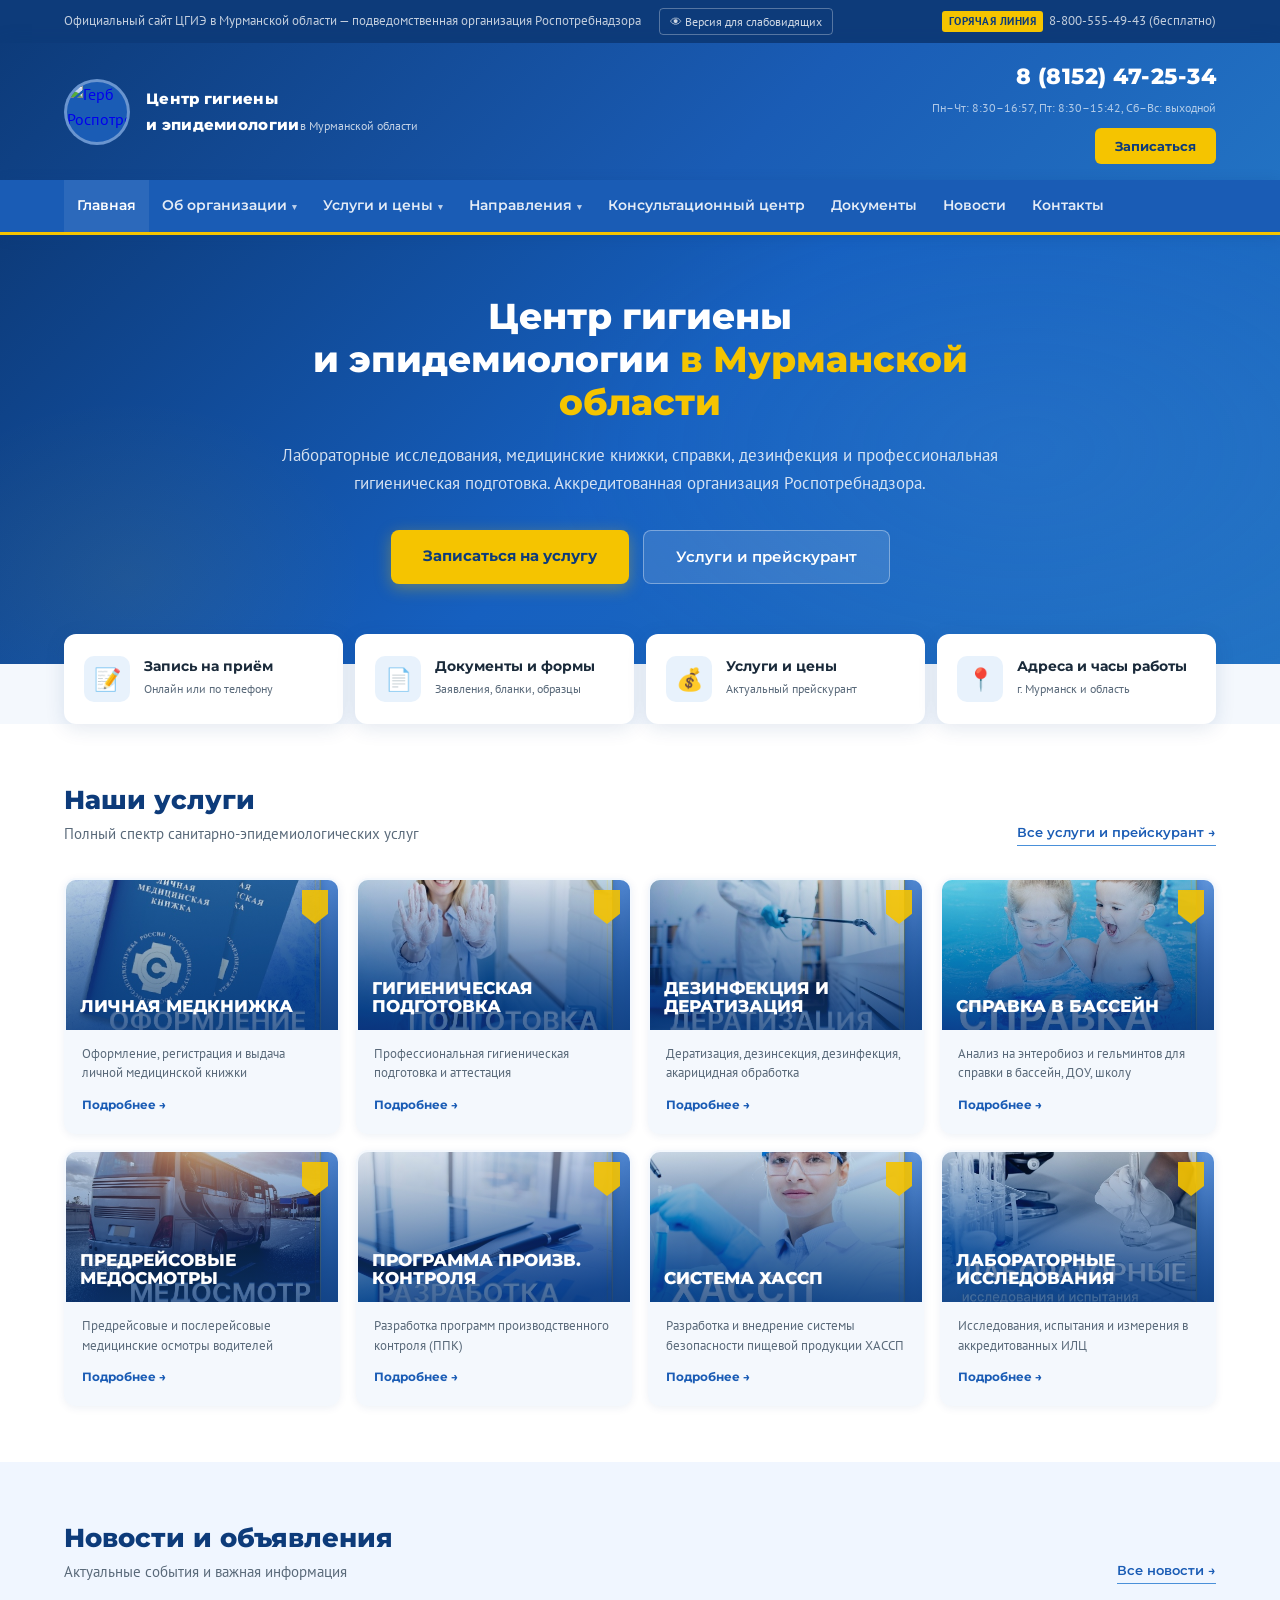
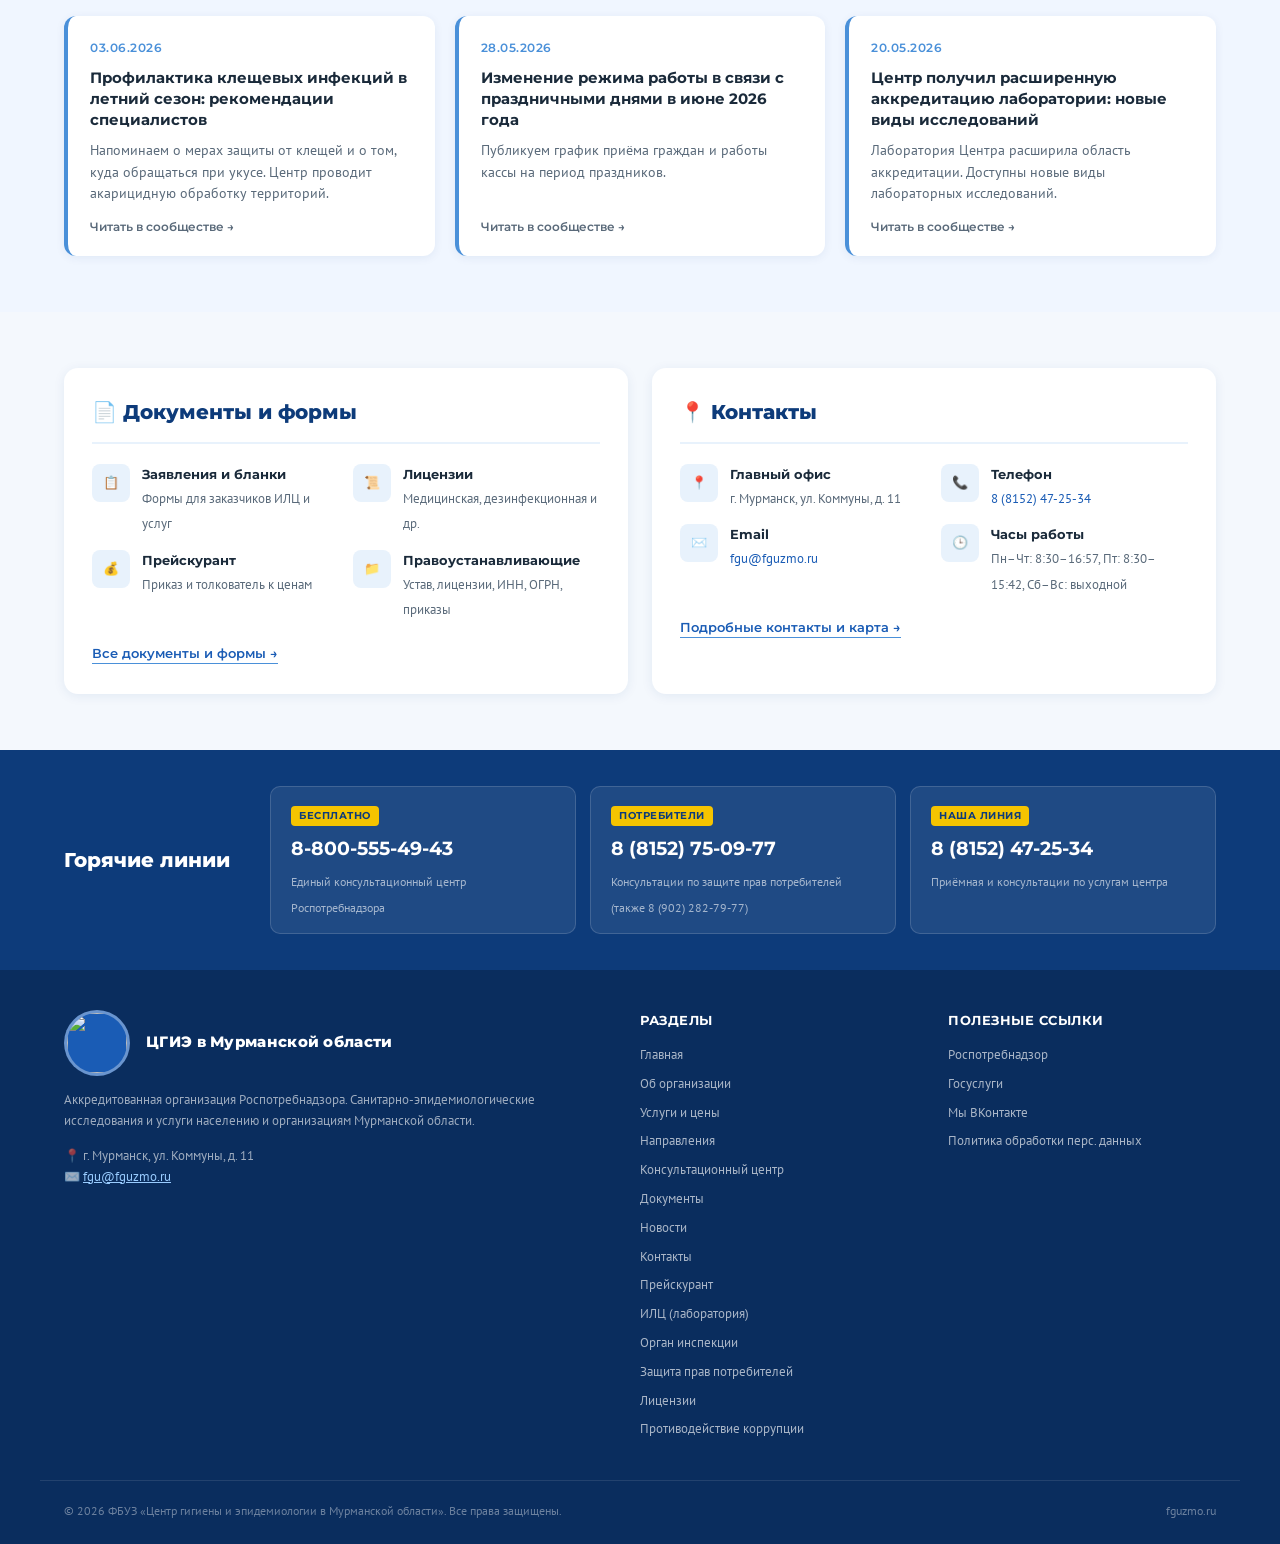
==== index.html @ f22ca66f "1" ====
<!DOCTYPE html>
<html lang="ru">
<head>
<meta charset="UTF-8">
<meta name="viewport" content="width=device-width, initial-scale=1.0">
<title>ФБУЗ «Центр гигиены и эпидемиологии в Мурманской области»</title>
<meta name="description" content="Аккредитованная организация Роспотребнадзора в Мурманской области: лабораторные исследования, медицинские книжки, справки, дезинфекция, гигиеническая подготовка.">
<link rel="icon" href="assets/logo.jpg">
<link href="https://fonts.googleapis.com/css2?family=Montserrat:wght@400;500;600;700;800&family=PT+Sans:wght@400;700&display=swap" rel="stylesheet">
<link rel="stylesheet" href="assets/styles.css">
</head>
<body data-page="home">

<div id="site-top"></div>

<!-- HERO -->
<section class="hero" style="padding-bottom:80px;">
  <div class="hero-content">
    <h1>Центр гигиены<br>и эпидемиологии <span>в Мурманской области</span></h1>
    <p>Лабораторные исследования, медицинские книжки, справки, дезинфекция и профессиональная гигиеническая подготовка. Аккредитованная организация Роспотребнадзора.</p>
    <div class="hero-btns">
      <a class="btn-primary" data-bind="vkUrl" target="_blank" rel="noopener">Записаться на услугу</a>
      <a class="btn-secondary" href="uslugi.html">Услуги и прейскурант</a>
    </div>
  </div>
</section>

<!-- QUICK ACTIONS -->
<div class="quick-actions">
  <div class="qa-grid">
    <a class="qa-card" data-bind="vkUrl" target="_blank" rel="noopener"><span class="qa-icon">📝</span><span class="qa-text"><strong>Запись на приём</strong><span>Онлайн или по телефону</span></span></a>
    <a class="qa-card" href="dokumenty.html"><span class="qa-icon">📄</span><span class="qa-text"><strong>Документы и формы</strong><span>Заявления, бланки, образцы</span></span></a>
    <a class="qa-card" href="uslugi.html"><span class="qa-icon">💰</span><span class="qa-text"><strong>Услуги и цены</strong><span>Актуальный прейскурант</span></span></a>
    <a class="qa-card" href="kontakty.html"><span class="qa-icon">📍</span><span class="qa-text"><strong>Адреса и часы работы</strong><span>г. Мурманск и область</span></span></a>
  </div>
</div>

<!-- SERVICES -->
<section class="services-bg" style="padding-top:56px;">
  <div class="container">
    <div class="title-row">
      <div><h2 class="section-title">Наши услуги</h2><p class="section-subtitle" style="margin-bottom:0">Полный спектр санитарно-эпидемиологических услуг</p></div>
      <a class="link-more" href="uslugi.html">Все услуги и прейскурант →</a>
    </div>
    <div class="services-grid" id="services-grid"></div>
  </div>
</section>

<!-- NEWS -->
<section class="news-bg">
  <div class="container">
    <div class="title-row">
      <div><h2 class="section-title">Новости и объявления</h2><p class="section-subtitle" style="margin-bottom:0">Актуальные события и важная информация</p></div>
      <a class="link-more" href="novosti.html">Все новости →</a>
    </div>
    <div class="news-grid" id="news-grid" data-limit="3"></div>
  </div>
</section>

<!-- DOCS + CONTACTS PREVIEW -->
<section>
  <div class="container">
    <div class="info-row">
      <div class="info-block reveal">
        <h2>📄 Документы и формы</h2>
        <div class="contacts-grid">
          <a class="contact-item" href="dokumenty.html?q=%D0%B7%D0%B0%D1%8F%D0%B2%D0%BB%D0%B5%D0%BD%D0%B8%D0%B5"><span class="contact-icon">📋</span><div><strong>Заявления и бланки</strong><span>Формы для заказчиков ИЛЦ и услуг</span></div></a>
          <a class="contact-item" href="dokumenty.html?cat=%D0%9B%D0%B8%D1%86%D0%B5%D0%BD%D0%B7%D0%B8%D0%B8"><span class="contact-icon">📜</span><div><strong>Лицензии</strong><span>Медицинская, дезинфекционная и др.</span></div></a>
          <a class="contact-item" href="dokumenty.html?cat=%D0%A3%D1%81%D0%BB%D1%83%D0%B3%D0%B8+%D0%B8+%D1%86%D0%B5%D0%BD%D1%8B"><span class="contact-icon">💰</span><div><strong>Прейскурант</strong><span>Приказ и толкователь к ценам</span></div></a>
          <a class="contact-item" href="dokumenty.html?cat=%D0%9F%D1%80%D0%B0%D0%B2%D0%BE%D1%83%D1%81%D1%82%D0%B0%D0%BD%D0%B0%D0%B2%D0%BB%D0%B8%D0%B2%D0%B0%D1%8E%D1%89%D0%B8%D0%B5+%D0%B4%D0%BE%D0%BA%D1%83%D0%BC%D0%B5%D0%BD%D1%82%D1%8B"><span class="contact-icon">📁</span><div><strong>Правоустанавливающие</strong><span>Устав, лицензии, ИНН, ОГРН, приказы</span></div></a>
        </div>
        <p style="margin-top:18px"><a class="link-more" href="dokumenty.html">Все документы и формы →</a></p>
      </div>
      <div class="info-block reveal">
        <h2>📍 Контакты</h2>
        <div class="contacts-grid">
          <div class="contact-item"><span class="contact-icon">📍</span><div><strong>Главный офис</strong><span data-bind="address"></span></div></div>
          <div class="contact-item"><span class="contact-icon">📞</span><div><strong>Телефон</strong><a data-bind="phone"></a></div></div>
          <div class="contact-item"><span class="contact-icon">✉️</span><div><strong>Email</strong><a data-bind="email"></a></div></div>
          <div class="contact-item"><span class="contact-icon">🕒</span><div><strong>Часы работы</strong><span data-bind="hours"></span></div></div>
        </div>
        <p style="margin-top:18px"><a class="link-more" href="kontakty.html">Подробные контакты и карта →</a></p>
      </div>
    </div>
  </div>
</section>

<!-- HOTLINES -->
<section class="hotlines-bg" style="padding:36px 0;">
  <div class="container">
    <div class="hotlines-inner">
      <h2>Горячие линии</h2>
      <div class="hl-cards" id="hotlines"></div>
    </div>
  </div>
</section>

<div id="site-bottom"></div>

<script src="assets/content.js"></script>
<script src="assets/app.js"></script>
</body>
</html>
---- assets/styles.css ----
/* ФБУЗ ЦГИЭ — стили сайта. Этот файл редактировать не нужно. */

:root {
  --blue-dark: #0d3b7a;
  --blue-mid: #1a5cb5;
  --blue-light: #4a90d9;
  --blue-pale: #e8f2fc;
  --yellow: #f5c400;
  --yellow-dark: #d4a800;
  --white: #ffffff;
  --text: #1a2a3a;
  --text-muted: #5a6a7a;
  --border: #d0e0f0;
  --bg: #f4f8fd;
}

* { margin: 0; padding: 0; box-sizing: border-box; }

html { scroll-behavior: smooth; }

body {
  font-family: 'PT Sans', sans-serif;
  color: var(--text);
  background: var(--bg);
  line-height: 1.6;
}

img { max-width: 100%; display: block; }

/* ─── TOPBAR ─── */
.topbar { background: var(--blue-dark); color: rgba(255,255,255,0.75); font-size: 13px; padding: 8px 0; }
.topbar .inner {
  max-width: 1200px; margin: 0 auto; padding: 0 24px;
  display: flex; justify-content: space-between; align-items: center; gap: 16px; flex-wrap: wrap;
}
.topbar a { color: rgba(255,255,255,0.75); text-decoration: none; }
.topbar a:hover { color: var(--yellow); }
.topbar-left { display: flex; align-items: center; gap: 18px; flex-wrap: wrap; }
.bvi-toggle {
  background: none; border: 1px solid rgba(255,255,255,0.3); color: rgba(255,255,255,0.8);
  font: inherit; font-size: 12px; cursor: pointer; padding: 3px 10px; border-radius: 4px;
  display: inline-flex; align-items: center; gap: 6px; transition: all .2s;
}
.bvi-toggle:hover { border-color: var(--yellow); color: var(--yellow); }
.hotline { display: flex; align-items: center; gap: 6px; }
.hotline .label {
  background: var(--yellow); color: var(--blue-dark); font-weight: 700; font-size: 11px;
  padding: 2px 7px; border-radius: 3px; letter-spacing: .5px;
}

/* ─── HEADER ─── */
header.site-header {
  background: linear-gradient(135deg, var(--blue-dark) 0%, var(--blue-mid) 60%, #2272c3 100%);
  padding: 16px 0; box-shadow: 0 4px 20px rgba(13,59,122,0.25);
}
.header-inner {
  max-width: 1200px; margin: 0 auto; padding: 0 24px;
  display: flex; align-items: center; justify-content: space-between; gap: 24px;
}
.logo-block { display: flex; align-items: center; gap: 16px; text-decoration: none; }
.logo-img {
  width: 66px; height: 66px; border-radius: 50%;
  border: 3px solid rgba(255,255,255,0.35);
  flex-shrink: 0; overflow: hidden; background: var(--blue-mid);
}
.logo-img img { width: 100%; height: 100%; object-fit: cover; }
.logo-text-block { color: var(--white); }
.logo-title { font-family: 'Montserrat', sans-serif; font-weight: 800; font-size: 15px; line-height: 1.2; letter-spacing: .3px; }
.logo-sub { font-size: 12px; opacity: .75; margin-top: 2px; font-weight: 400; }
.header-contacts { display: flex; flex-direction: column; align-items: flex-end; gap: 4px; }
.phone-main { font-family: 'Montserrat', sans-serif; font-weight: 800; font-size: 22px; color: var(--white); letter-spacing: .5px; text-decoration: none; }
.phone-note { font-size: 12px; color: rgba(255,255,255,0.65); }
.btn-call {
  display: inline-block; margin-top: 6px; background: var(--yellow); color: var(--blue-dark);
  font-family: 'Montserrat', sans-serif; font-weight: 700; font-size: 13px; padding: 8px 20px;
  border-radius: 6px; text-decoration: none; transition: background .2s, transform .15s;
}
.btn-call:hover { background: var(--yellow-dark); transform: translateY(-1px); }

/* ─── NAV ─── */
nav.site-nav {
  background: var(--blue-mid); border-bottom: 3px solid var(--yellow);
  position: sticky; top: 0; z-index: 100; box-shadow: 0 2px 12px rgba(13,59,122,0.2);
}
/* компенсация липкого меню при переходе по якорю #razdel-… */
[id^="razdel-"] { scroll-margin-top: 80px; }
.nav-inner { max-width: 1200px; margin: 0 auto; padding: 0 24px; display: flex; align-items: stretch; }
.nav-links { display: flex; align-items: stretch; }
.nav-links a {
  color: rgba(255,255,255,0.88); text-decoration: none; font-family: 'Montserrat', sans-serif;
  font-weight: 600; font-size: 13.5px; padding: 15px 13px; display: block;
  border-bottom: 3px solid transparent; margin-bottom: -3px;
  transition: color .2s, border-color .2s, background .2s; white-space: nowrap;
}
.nav-links a:hover, .nav-links a.active {
  color: var(--white); border-bottom-color: var(--yellow); background: rgba(255,255,255,0.08);
}
.nav-toggle { display: none; background: none; border: none; cursor: pointer; padding: 14px 0; margin-left: auto; }
.nav-toggle span { display: block; width: 26px; height: 3px; background: #fff; border-radius: 2px; margin: 5px 0; transition: .25s; }
.nav-cta { margin-left: auto; display: flex; align-items: center; }
.nav-cta a {
  background: var(--yellow); color: var(--blue-dark); font-family: 'Montserrat', sans-serif;
  font-weight: 700; font-size: 13px; padding: 9px 18px; border-radius: 6px; text-decoration: none;
  margin: 8px 0; transition: background .2s, transform .15s;
}
.nav-cta a:hover { background: var(--yellow-dark); transform: translateY(-1px); }

/* выпадающее меню разделов */
.nav-item { position: relative; display: flex; align-items: stretch; }
.nav-item.has-sub > a::after { content: '▾'; font-size: 9px; margin-left: 5px; opacity: .8; }
.nav-drop {
  display: none; position: absolute; top: 100%; left: 0; min-width: 270px;
  background: #fff; border-radius: 0 0 10px 10px; box-shadow: 0 10px 28px rgba(13,59,122,0.22);
  padding: 6px 0; z-index: 200;
}
.nav-item:hover .nav-drop { display: block; }
.nav-drop a {
  display: block; color: var(--text); padding: 10px 18px; font-size: 13.5px; font-weight: 600;
  border: none; margin: 0; white-space: normal; background: none;
}
.nav-drop a:hover { background: var(--blue-pale); color: var(--blue-dark); border: none; }
/* второй уровень (например, ИЛЦ → филиалы) */
.nav-sub { position: relative; }
.nav-sub.has-sub2 > a::after { content: '▸'; float: right; margin-left: 8px; opacity: .7; }
.nav-drop2 {
  display: none; position: absolute; left: 100%; top: -6px; min-width: 290px;
  background: #fff; border-radius: 0 10px 10px 10px; box-shadow: 0 10px 28px rgba(13,59,122,0.22);
  padding: 6px 0; z-index: 210;
}
.nav-sub:hover > .nav-drop2 { display: block; }

/* ─── HERO (главная) ─── */
.hero {
  background: linear-gradient(135deg, var(--blue-dark) 0%, #1660c0 50%, #2272c3 100%);
  padding: 60px 24px 70px; text-align: center; position: relative; overflow: hidden;
}
.hero::before {
  content: ''; position: absolute; inset: 0; pointer-events: none;
  background:
    radial-gradient(ellipse 700px 400px at 80% 50%, rgba(74,144,217,0.15) 0%, transparent 70%),
    radial-gradient(ellipse 400px 300px at 10% 80%, rgba(245,196,0,0.06) 0%, transparent 60%);
}
.hero-content { position: relative; max-width: 780px; margin: 0 auto; }
.hero h1 { font-family: 'Montserrat', sans-serif; font-weight: 800; font-size: 36px; color: var(--white); line-height: 1.2; margin-bottom: 16px; }
.hero h1 span { color: var(--yellow); }
.hero p { font-size: 17px; color: rgba(255,255,255,0.82); margin-bottom: 32px; line-height: 1.7; }
.hero-btns { display: flex; gap: 14px; justify-content: center; flex-wrap: wrap; }
.btn-primary {
  background: var(--yellow); color: var(--blue-dark); font-family: 'Montserrat', sans-serif;
  font-weight: 700; font-size: 15px; padding: 14px 32px; border-radius: 8px; text-decoration: none;
  transition: background .2s, transform .15s, box-shadow .2s; box-shadow: 0 4px 16px rgba(245,196,0,0.35);
}
.btn-primary:hover { background: var(--yellow-dark); transform: translateY(-2px); box-shadow: 0 8px 24px rgba(245,196,0,0.4); }
.btn-secondary {
  background: rgba(255,255,255,0.12); color: var(--white); font-family: 'Montserrat', sans-serif;
  font-weight: 600; font-size: 15px; padding: 14px 32px; border-radius: 8px; text-decoration: none;
  border: 1.5px solid rgba(255,255,255,0.35); transition: background .2s, transform .15s;
}
.btn-secondary:hover { background: rgba(255,255,255,0.2); transform: translateY(-2px); }

/* ─── PAGE HEADER (внутренние страницы) ─── */
.page-head {
  background: linear-gradient(135deg, var(--blue-dark) 0%, var(--blue-mid) 70%);
  padding: 34px 0 30px; color: #fff; position: relative; overflow: hidden;
}
.page-head::after {
  content: ''; position: absolute; top: 0; right: 0; width: 40px; height: 56px; margin: 16px 24px 0 0;
  background: var(--yellow); opacity: .9; clip-path: polygon(0 0,100% 0,100% 70%,50% 100%,0 70%);
}
.page-head h1 { font-family: 'Montserrat', sans-serif; font-weight: 800; font-size: 30px; }
.breadcrumb { font-size: 13px; color: rgba(255,255,255,0.7); margin-bottom: 8px; }
.breadcrumb a { color: rgba(255,255,255,0.7); text-decoration: none; }
.breadcrumb a:hover { color: var(--yellow); }

/* ─── QUICK ACTIONS ─── */
.quick-actions { max-width: 1200px; margin: -30px auto 0; padding: 0 24px; position: relative; z-index: 10; }
.qa-grid { display: grid; grid-template-columns: repeat(4, 1fr); gap: 12px; }
.qa-card {
  background: var(--white); border-radius: 12px; padding: 20px 18px; text-decoration: none;
  display: flex; align-items: center; gap: 14px; box-shadow: 0 4px 20px rgba(13,59,122,0.12);
  border: 2px solid transparent; transition: border-color .2s, transform .2s, box-shadow .2s;
}
.qa-card:hover { border-color: var(--blue-light); transform: translateY(-3px); box-shadow: 0 8px 30px rgba(13,59,122,0.18); }
.qa-icon { width: 46px; height: 46px; border-radius: 10px; background: var(--blue-pale); display: flex; align-items: center; justify-content: center; flex-shrink: 0; font-size: 22px; transition: background .2s; }
.qa-card:hover .qa-icon { background: var(--blue-mid); }
.qa-text strong { display: block; font-family: 'Montserrat', sans-serif; font-weight: 700; font-size: 13.5px; color: var(--text); line-height: 1.3; }
.qa-text span { font-size: 12px; color: var(--text-muted); }

/* ─── SECTIONS ─── */
section { padding: 56px 0; }
.container { max-width: 1200px; margin: 0 auto; padding: 0 24px; }
.section-title { font-family: 'Montserrat', sans-serif; font-weight: 800; font-size: 26px; color: var(--blue-dark); margin-bottom: 8px; }
.section-subtitle { font-size: 15px; color: var(--text-muted); margin-bottom: 36px; }
.title-row { display: flex; align-items: flex-end; justify-content: space-between; margin-bottom: 32px; flex-wrap: wrap; gap: 12px; }
.title-row .section-title { margin-bottom: 0; }
.link-more {
  font-family: 'Montserrat', sans-serif; font-weight: 600; font-size: 13px; color: var(--blue-mid);
  text-decoration: none; border-bottom: 1.5px solid var(--blue-light); padding-bottom: 2px;
  transition: color .2s; white-space: nowrap;
}
.link-more:hover { color: var(--blue-dark); }

/* ─── SERVICES ─── */
.services-bg { background: var(--white); }
.services-grid { display: grid; grid-template-columns: repeat(4, 1fr); gap: 16px; }
.svc-card {
  background: var(--bg); border-radius: 12px; overflow: hidden; text-decoration: none;
  display: flex; flex-direction: column; border: 2px solid transparent; transition: all .25s;
  box-shadow: 0 2px 8px rgba(13,59,122,0.07);
}
.svc-card:hover { border-color: var(--blue-light); transform: translateY(-4px); box-shadow: 0 10px 32px rgba(13,59,122,0.15); }
.svc-img {
  height: 120px; background: linear-gradient(135deg, var(--blue-mid), var(--blue-dark));
  display: flex; align-items: flex-end; padding: 14px; position: relative; overflow: hidden;
}
.svc-img .yellow-accent {
  position: absolute; top: 10px; right: 10px; width: 26px; height: 34px; background: var(--yellow);
  clip-path: polygon(0 0,100% 0,100% 70%,50% 100%,0 70%); opacity: .9;
}
.svc-img-label { font-family: 'Montserrat', sans-serif; font-weight: 800; font-size: 17px; color: var(--white); text-transform: uppercase; line-height: 1.1; z-index: 1; }
.svc-body { padding: 14px 16px 18px; flex: 1; display: flex; flex-direction: column; }
.svc-img.has-img { height: 150px; background-size: cover; background-position: center; }
.svc-img.has-img::after { content: ''; position: absolute; inset: 0; background: linear-gradient(180deg, rgba(13,59,122,0.15) 0%, rgba(13,59,122,0.78) 100%); }
.svc-img.has-img .svc-img-label, .svc-img.has-img .yellow-accent { position: relative; z-index: 2; }
.svc-img.has-img .yellow-accent { position: absolute; }
.usluga-hero { height: 240px; border-radius: 16px; background-size: cover; background-position: center; box-shadow: 0 4px 18px rgba(13,59,122,0.18); margin-bottom: 22px; }
@media (max-width: 600px) { .usluga-hero { height: 170px; } }
.svc-body p { font-size: 13px; color: var(--text-muted); flex: 1; margin-bottom: 12px; line-height: 1.5; }
.svc-link { font-family: 'Montserrat', sans-serif; font-size: 12px; font-weight: 700; color: var(--blue-mid); display: flex; align-items: center; gap: 4px; }

/* ─── NEWS ─── */
.news-bg { background: #f0f6ff; }
.news-grid { display: grid; grid-template-columns: repeat(3, 1fr); gap: 20px; }
.news-card {
  background: var(--white); border-radius: 12px; padding: 22px 22px 20px; text-decoration: none;
  border-left: 4px solid var(--blue-light); box-shadow: 0 2px 10px rgba(13,59,122,0.07);
  transition: all .22s; display: flex; flex-direction: column;
}
.news-card:hover { border-left-color: var(--yellow); transform: translateY(-3px); box-shadow: 0 8px 28px rgba(13,59,122,0.14); }
.news-date { font-size: 12px; font-weight: 600; color: var(--blue-light); letter-spacing: .5px; margin-bottom: 10px; font-family: 'Montserrat', sans-serif; }
.news-card h3 { font-family: 'Montserrat', sans-serif; font-weight: 700; font-size: 15px; color: var(--text); line-height: 1.4; }
.news-card p { font-size: 13.5px; color: var(--text-muted); margin-top: 10px; flex: 1; }
.news-card:hover h3 { color: var(--blue-mid); }
.news-more { margin-top: 12px; font-size: 12px; font-weight: 600; color: var(--text-muted); font-family: 'Montserrat', sans-serif; }

/* VK widget container */
.vk-embed { background: #fff; border-radius: 12px; padding: 8px; box-shadow: 0 2px 10px rgba(13,59,122,0.07); min-height: 200px; }
.vk-note { font-size: 13px; color: var(--text-muted); background: var(--blue-pale); border-radius: 8px; padding: 12px 16px; margin-bottom: 20px; }

/* ─── PRICE TABLE ─── */
.price-group { background: #fff; border-radius: 14px; box-shadow: 0 2px 12px rgba(13,59,122,0.08); margin-bottom: 22px; overflow: hidden; }
.price-group > h2 {
  font-family: 'Montserrat', sans-serif; font-weight: 800; font-size: 17px; color: #fff;
  background: linear-gradient(135deg, var(--blue-mid), var(--blue-dark)); padding: 16px 24px;
}
.price-row { display: flex; justify-content: space-between; align-items: baseline; gap: 16px; padding: 14px 24px; border-bottom: 1px solid var(--border); }
.price-row:last-child { border-bottom: none; }
.price-row .pn { font-size: 14.5px; color: var(--text); }
.price-row .pv { font-family: 'Montserrat', sans-serif; font-weight: 700; font-size: 14.5px; color: var(--blue-dark); white-space: nowrap; }
.price-row .pv.tbd { color: var(--text-muted); font-weight: 600; }
.price-note { font-size: 13px; color: var(--text-muted); margin-top: 14px; }

/* ─── DOCUMENTS ─── */
.doc-list { list-style: none; background: #fff; border-radius: 14px; box-shadow: 0 2px 12px rgba(13,59,122,0.08); overflow: hidden; }
.doc-list li { border-bottom: 1px solid var(--border); }
.doc-list li:last-child { border-bottom: none; }
.doc-row { display: flex; align-items: center; gap: 14px; padding: 16px 22px; text-decoration: none; color: var(--text); transition: background .15s; cursor: pointer; }
.doc-row:hover { background: var(--blue-pale); color: var(--blue-dark); }
.doc-title { flex: 1; font-size: 15px; line-height: 1.4; }
.doc-row:hover .doc-dl { text-decoration: underline; }
.doc-icon { width: 40px; height: 40px; background: var(--blue-pale); border-radius: 8px; display: flex; align-items: center; justify-content: center; flex-shrink: 0; color: var(--blue-mid); font-size: 12px; font-weight: 700; font-family: 'Montserrat', sans-serif; }
.doc-dl { font-size: 12px; color: var(--blue-mid); font-family: 'Montserrat', sans-serif; font-weight: 700; white-space: nowrap; }

/* ─── INFO / CONTACTS ─── */
.info-row { display: grid; grid-template-columns: 1fr 1fr; gap: 24px; }
.info-block { background: var(--white); border-radius: 14px; padding: 28px; box-shadow: 0 2px 12px rgba(13,59,122,0.08); }
.info-block h2 { font-family: 'Montserrat', sans-serif; font-weight: 800; font-size: 20px; color: var(--blue-dark); margin-bottom: 20px; padding-bottom: 14px; border-bottom: 2px solid var(--blue-pale); }
.contacts-grid { display: grid; grid-template-columns: 1fr 1fr; gap: 14px; }
.contact-item { display: flex; align-items: flex-start; gap: 12px; text-decoration: none; color: inherit; }
a.contact-item { border-radius: 10px; padding: 8px; margin: -8px; transition: background .15s; cursor: pointer; }
a.contact-item:hover { background: var(--blue-pale); }
.contact-icon { width: 38px; height: 38px; background: var(--blue-pale); border-radius: 8px; display: flex; align-items: center; justify-content: center; flex-shrink: 0; font-size: 18px; }
/* строгие линейные SVG-иконки вместо эмодзи (по атрибуту data-ico) */
span.contact-icon[data-ico] { font-size: 0; background-repeat: no-repeat; background-position: center; background-size: 20px 20px; }
span.contact-icon[data-ico="pin"]      { background-image: url('data:image/svg+xml;utf8,<svg xmlns="http://www.w3.org/2000/svg" viewBox="0 0 24 24" fill="none" stroke="rgb(21,80,154)" stroke-width="2" stroke-linecap="round" stroke-linejoin="round"><path d="M12 21s-7-6.4-7-11a7 7 0 0 1 14 0c0 4.6-7 11-7 11z"/><circle cx="12" cy="10" r="2.5"/></svg>'); }
span.contact-icon[data-ico="phone"]    { background-image: url('data:image/svg+xml;utf8,<svg xmlns="http://www.w3.org/2000/svg" viewBox="0 0 24 24" fill="none" stroke="rgb(21,80,154)" stroke-width="2" stroke-linecap="round" stroke-linejoin="round"><path d="M22 16.92v3a2 2 0 0 1-2.18 2 19.79 19.79 0 0 1-8.63-3.07 19.5 19.5 0 0 1-6-6 19.79 19.79 0 0 1-3.07-8.67A2 2 0 0 1 4.11 2h3a2 2 0 0 1 2 1.72c.13.96.36 1.9.7 2.81a2 2 0 0 1-.45 2.11L8.09 9.91a16 16 0 0 0 6 6l1.27-1.27a2 2 0 0 1 2.11-.45c.91.34 1.85.57 2.81.7A2 2 0 0 1 22 16.92z"/></svg>'); }
span.contact-icon[data-ico="mail"]     { background-image: url('data:image/svg+xml;utf8,<svg xmlns="http://www.w3.org/2000/svg" viewBox="0 0 24 24" fill="none" stroke="rgb(21,80,154)" stroke-width="2" stroke-linecap="round" stroke-linejoin="round"><rect x="2" y="4" width="20" height="16" rx="2"/><path d="m22 6-10 7L2 6"/></svg>'); }
span.contact-icon[data-ico="chat"]     { background-image: url('data:image/svg+xml;utf8,<svg xmlns="http://www.w3.org/2000/svg" viewBox="0 0 24 24" fill="none" stroke="rgb(21,80,154)" stroke-width="2" stroke-linecap="round" stroke-linejoin="round"><path d="M21 11.5a8.38 8.38 0 0 1-.9 3.8 8.5 8.5 0 0 1-7.6 4.7 8.38 8.38 0 0 1-3.8-.9L3 21l1.9-5.7a8.38 8.38 0 0 1-.9-3.8 8.5 8.5 0 0 1 4.7-7.6 8.38 8.38 0 0 1 3.8-.9h.5a8.48 8.48 0 0 1 8 8v.5z"/></svg>'); }
span.contact-icon[data-ico="globe"]    { background-image: url('data:image/svg+xml;utf8,<svg xmlns="http://www.w3.org/2000/svg" viewBox="0 0 24 24" fill="none" stroke="rgb(21,80,154)" stroke-width="2" stroke-linecap="round" stroke-linejoin="round"><circle cx="12" cy="12" r="10"/><path d="M2 12h20"/><path d="M12 2a15.3 15.3 0 0 1 4 10 15.3 15.3 0 0 1-4 10 15.3 15.3 0 0 1-4-10 15.3 15.3 0 0 1 4-10z"/></svg>'); }
span.contact-icon[data-ico="clock"]    { background-image: url('data:image/svg+xml;utf8,<svg xmlns="http://www.w3.org/2000/svg" viewBox="0 0 24 24" fill="none" stroke="rgb(21,80,154)" stroke-width="2" stroke-linecap="round" stroke-linejoin="round"><circle cx="12" cy="12" r="10"/><path d="M12 6v6l4 2"/></svg>'); }
span.contact-icon[data-ico="cup"]      { background-image: url('data:image/svg+xml;utf8,<svg xmlns="http://www.w3.org/2000/svg" viewBox="0 0 24 24" fill="none" stroke="rgb(21,80,154)" stroke-width="2" stroke-linecap="round" stroke-linejoin="round"><path d="M18 8h1a4 4 0 0 1 0 8h-1"/><path d="M2 8h16v9a4 4 0 0 1-4 4H6a4 4 0 0 1-4-4V8z"/><line x1="6" y1="2" x2="6" y2="4"/><line x1="10" y1="2" x2="10" y2="4"/><line x1="14" y1="2" x2="14" y2="4"/></svg>'); }
span.contact-icon[data-ico="calendar"] { background-image: url('data:image/svg+xml;utf8,<svg xmlns="http://www.w3.org/2000/svg" viewBox="0 0 24 24" fill="none" stroke="rgb(21,80,154)" stroke-width="2" stroke-linecap="round" stroke-linejoin="round"><rect x="3" y="4" width="18" height="18" rx="2"/><line x1="16" y1="2" x2="16" y2="6"/><line x1="8" y1="2" x2="8" y2="6"/><line x1="3" y1="10" x2="21" y2="10"/></svg>'); }
span.contact-icon[data-ico="fax"]      { background-image: url('data:image/svg+xml;utf8,<svg xmlns="http://www.w3.org/2000/svg" viewBox="0 0 24 24" fill="none" stroke="rgb(21,80,154)" stroke-width="2" stroke-linecap="round" stroke-linejoin="round"><path d="M6 9V2h12v7"/><path d="M6 18H4a2 2 0 0 1-2-2v-5a2 2 0 0 1 2-2h16a2 2 0 0 1 2 2v5a2 2 0 0 1-2 2h-2"/><rect x="6" y="14" width="12" height="8"/></svg>'); }
.contact-item strong { display: block; font-size: 13px; font-weight: 700; color: var(--text); font-family: 'Montserrat', sans-serif; }
.contact-item span, .contact-item a { font-size: 13px; color: var(--text-muted); }
.contact-item a { color: var(--blue-mid); text-decoration: none; }
.contact-item a:hover { text-decoration: underline; }
.map-frame { width: 100%; height: 360px; border: 0; border-radius: 14px; box-shadow: 0 2px 12px rgba(13,59,122,0.08); margin-top: 24px; }
.ws-list { list-style: none; margin: 0 0 14px; padding: 0; }
.ws-list li { position: relative; padding-left: 20px; margin-bottom: 7px; font-size: 14.5px; color: var(--text); line-height: 1.5; }
.ws-list li::before { content: '🕒'; position: absolute; left: 0; font-size: 12px; }
.ws-meta { font-size: 14px; color: var(--text-muted); margin-top: 6px; }
.ws-meta strong { color: var(--text); }

/* ─── FAQ ─── */
.faq-item { background: #fff; border-radius: 12px; box-shadow: 0 2px 10px rgba(13,59,122,0.07); margin-bottom: 12px; overflow: hidden; }
.faq-q { width: 100%; text-align: left; background: none; border: none; cursor: pointer; padding: 18px 22px; font-family: 'Montserrat', sans-serif; font-weight: 700; font-size: 15px; color: var(--blue-dark); display: flex; justify-content: space-between; align-items: center; gap: 12px; }
.faq-q::after { content: '+'; font-size: 22px; color: var(--blue-light); transition: transform .2s; }
.faq-item.open .faq-q::after { transform: rotate(45deg); }
.faq-a { max-height: 0; overflow: hidden; transition: max-height .25s ease; }
.faq-a p { padding: 0 22px 18px; font-size: 14.5px; color: var(--text-muted); }

/* ─── BOOKING CTA ─── */
.cta-band { background: linear-gradient(135deg, var(--blue-dark), var(--blue-mid)); border-radius: 16px; padding: 40px; text-align: center; color: #fff; }
.cta-band h2 { font-family: 'Montserrat', sans-serif; font-weight: 800; font-size: 24px; margin-bottom: 10px; }
.cta-band p { color: rgba(255,255,255,0.8); margin-bottom: 24px; }

/* ─── HOTLINES ─── */
.hotlines-bg { background: var(--blue-dark); }
.hotlines-inner { display: flex; align-items: center; gap: 40px; flex-wrap: wrap; }
.hotlines-inner h2 { font-family: 'Montserrat', sans-serif; font-weight: 800; font-size: 20px; color: var(--white); flex-shrink: 0; }
.hl-cards { display: flex; gap: 14px; flex-wrap: wrap; flex: 1; }
.hl-card { background: rgba(255,255,255,0.08); border: 1px solid rgba(255,255,255,0.15); border-radius: 10px; padding: 14px 20px; flex: 1; min-width: 220px; }
.hl-card .label-tag { background: var(--yellow); color: var(--blue-dark); font-size: 10px; font-weight: 700; font-family: 'Montserrat', sans-serif; padding: 2px 8px; border-radius: 4px; letter-spacing: .5px; display: inline-block; margin-bottom: 8px; }
.hl-card .hl-phone { font-family: 'Montserrat', sans-serif; font-weight: 700; font-size: 19px; color: var(--white); display: block; margin-bottom: 4px; text-decoration: none; }
.hl-card .hl-desc { font-size: 12px; color: rgba(255,255,255,0.6); }

/* ─── FOOTER ─── */
footer.site-footer { background: #0a2d5e; color: rgba(255,255,255,0.7); padding: 40px 0 24px; font-size: 13px; }
.footer-inner { max-width: 1200px; margin: 0 auto 32px; padding: 0 24px; display: grid; grid-template-columns: 2fr 1fr 1fr; gap: 40px; }
.footer-brand p { margin-top: 14px; color: rgba(255,255,255,0.6); }
footer h4 { font-family: 'Montserrat', sans-serif; font-weight: 700; font-size: 13px; color: var(--white); margin-bottom: 14px; text-transform: uppercase; letter-spacing: .5px; }
footer ul { list-style: none; }
footer ul li { margin-bottom: 8px; }
footer ul li a { color: rgba(255,255,255,0.65); text-decoration: none; transition: color .2s; }
footer ul li a:hover { color: var(--yellow); }
.footer-bottom { max-width: 1200px; margin: 0 auto; padding: 20px 24px 0; border-top: 1px solid rgba(255,255,255,0.1); display: flex; justify-content: space-between; flex-wrap: wrap; gap: 8px; font-size: 12px; color: rgba(255,255,255,0.4); }

/* ─── ВЕРСИЯ ДЛЯ СЛАБОВИДЯЩИХ ─── */
.bvi-panel { display: none; background: #000; color: #fff; padding: 10px 0; font-size: 14px; }
html.bvi .bvi-panel { display: block; }
.bvi-panel .inner { max-width: 1200px; margin: 0 auto; padding: 0 24px; display: flex; flex-wrap: wrap; gap: 18px; align-items: center; }
.bvi-panel b { font-family: 'Montserrat', sans-serif; }
.bvi-panel .group { display: flex; gap: 6px; align-items: center; }
.bvi-panel button { background: #222; color: #fff; border: 1px solid #555; cursor: pointer; padding: 4px 10px; border-radius: 4px; font: inherit; }
.bvi-panel button.sw1 { background:#fff; color:#000; } .bvi-panel button.sw2 { background:#000; color:#fff; } .bvi-panel button.sw3 { background:#003; color:#9cf; }
.bvi-panel .fz1 { font-size: 13px; } .bvi-panel .fz2 { font-size: 16px; } .bvi-panel .fz3 { font-size: 20px; }

html.bvi body { background: #fff; }
html.bvi.scheme-bw body, html.bvi.scheme-bw .info-block, html.bvi.scheme-bw .price-group, html.bvi.scheme-bw .doc-list, html.bvi.scheme-bw .svc-card, html.bvi.scheme-bw .news-card, html.bvi.scheme-bw .faq-item { background:#fff !important; color:#000 !important; }
html.bvi.scheme-wb body, html.bvi.scheme-wb .info-block, html.bvi.scheme-wb .price-group, html.bvi.scheme-wb .doc-list, html.bvi.scheme-wb .svc-card, html.bvi.scheme-wb .news-card, html.bvi.scheme-wb .faq-item { background:#000 !important; color:#fff !important; }
html.bvi.scheme-by body { background:#003 !important; }
html.bvi.scheme-by .info-block, html.bvi.scheme-by .price-group, html.bvi.scheme-by .doc-list, html.bvi.scheme-by .svc-card, html.bvi.scheme-by .news-card, html.bvi.scheme-by .faq-item { background:#012 !important; color:#9cf !important; }
html.bvi .hero, html.bvi .page-head, html.bvi header.site-header, html.bvi nav.site-nav, html.bvi .hotlines-bg, html.bvi footer.site-footer, html.bvi .cta-band, html.bvi .price-group > h2 { background: #000 !important; }
html.bvi .hero h1, html.bvi .page-head h1, html.bvi .logo-title, html.bvi .phone-main, html.bvi .nav-links a { color:#ff0 !important; }
html.bvi .section-title, html.bvi .news-card h3, html.bvi .price-row .pn, html.bvi .price-row .pv { color: inherit !important; }
html.bvi .svc-img { background:#000 !important; border:1px solid #fff; }
html.bvi.fs-2 body { font-size: 19px; } html.bvi.fs-2 .hero h1 { font-size: 42px; }
html.bvi.fs-3 body { font-size: 23px; } html.bvi.fs-3 .hero h1 { font-size: 50px; }
html.bvi * { letter-spacing: .3px; }

/* ─── АНИМАЦИЯ ПОЯВЛЕНИЯ ─── */
.reveal { opacity: 0; transform: translateY(16px); transition: opacity .5s ease, transform .5s ease; }
.reveal.in { opacity: 1; transform: none; }

/* ─── RESPONSIVE ─── */
@media (max-width: 960px) {
  .qa-grid { grid-template-columns: repeat(2, 1fr); }
  .services-grid { grid-template-columns: repeat(2, 1fr); }
  .news-grid { grid-template-columns: 1fr; }
  .info-row { grid-template-columns: 1fr; }
  .footer-inner { grid-template-columns: 1fr; gap: 24px; }
  .hero h1 { font-size: 27px; }
}
/* меню сворачивается в бургер раньше (до того как пункты начнут обрезаться) */
@media (max-width: 1100px) {
  .nav-toggle { display: block; }
  .nav-links {
    display: none; position: absolute; top: 100%; left: 0; right: 0; flex-direction: column;
    background: var(--blue-mid); box-shadow: 0 8px 24px rgba(0,0,0,0.25);
  }
  .nav-links.open { display: flex; }
  .nav-links a { border-bottom: 1px solid rgba(255,255,255,0.12); margin: 0; }
  /* дропдаун на мобильном — вложенным списком (всегда раскрыт) */
  .nav-item { flex-direction: column; align-items: stretch; }
  .nav-drop {
    display: block; position: static; box-shadow: none; border-radius: 0;
    padding: 0; min-width: 0; background: rgba(0,0,0,0.18);
  }
  .nav-drop a { color: rgba(255,255,255,0.82); padding-left: 38px; }
  .nav-drop a:hover { background: rgba(255,255,255,0.08); color: #fff; }
  .nav-item.has-sub > a::after { float: right; }
  /* 2-й уровень на мобильном — вложенным списком (всегда раскрыт) */
  .nav-drop2 {
    display: block; position: static; box-shadow: none; border-radius: 0;
    padding: 0; min-width: 0; background: rgba(0,0,0,0.28);
  }
  .nav-drop2 a { padding-left: 56px; }
}
@media (max-width: 600px) {
  .qa-grid { grid-template-columns: 1fr 1fr; }
  .services-grid { grid-template-columns: 1fr; }
  .header-contacts { display: none; }
  .contacts-grid { grid-template-columns: 1fr; }
  .hl-cards { flex-direction: column; }
  .hotlines-inner { flex-direction: column; align-items: flex-start; gap: 20px; }
  .page-head h1 { font-size: 23px; }
  .price-row { flex-direction: column; gap: 2px; }
}

/* ─── ОБ ОРГАНИЗАЦИИ ─── */
.dir-list { list-style: none; display: grid; grid-template-columns: 1fr 1fr; gap: 10px 24px; }
.dir-item { display: flex; align-items: flex-start; gap: 10px; font-size: 14.5px; color: var(--text); }
.dir-mark { width: 8px; height: 8px; border-radius: 2px; background: var(--yellow); margin-top: 8px; flex-shrink: 0; }
.dep-link { display: flex; align-items: flex-start; gap: 10px; width: 100%; text-decoration: none; color: var(--text); border-radius: 8px; padding: 6px 8px; margin: -6px -8px; transition: background .15s, color .15s; }
.dep-link:hover { background: var(--blue-pale); color: var(--blue-dark); }
.dep-arrow { margin-left: auto; color: var(--blue-mid); font-weight: 700; opacity: 0; transition: opacity .15s; }
.dep-link:hover .dep-arrow { opacity: 1; }
.lead-grid { display: grid; grid-template-columns: repeat(2, 1fr); gap: 18px; max-width: 920px; }
.lead-card { background: #fff; border-radius: 14px; box-shadow: 0 2px 12px rgba(13,59,122,0.08); padding: 22px 24px; display: flex; gap: 20px; align-items: center; border-left: 4px solid var(--blue-light); }
.lead-photo { width: 96px; height: 96px; border-radius: 50%; background-size: cover; background-position: center top; flex-shrink: 0; border: 2px solid var(--blue-pale); }
.lead-noimg { background: var(--blue-pale); display: flex; align-items: center; justify-content: center; font-size: 30px; }
.lead-body strong { display: block; font-family: 'Montserrat', sans-serif; font-size: 15px; color: var(--blue-dark); }
.lead-post { display: block; font-size: 13px; color: var(--blue-mid); font-weight: 600; margin: 3px 0 6px; }
.lead-rec { font-size: 12.5px; color: var(--text-muted); }
.branch-grid { display: grid; grid-template-columns: 1fr 1fr; gap: 16px; }
.branch-card { background: #fff; border-radius: 14px; box-shadow: 0 2px 10px rgba(13,59,122,0.07); padding: 22px 24px; display: flex; gap: 18px; align-items: center; font-size: 14.5px; }
.ak-hotline { background: var(--blue-pale); border-left: 4px solid var(--yellow); border-radius: 10px; padding: 16px 20px; font-size: 14.5px; color: var(--text); margin: 18px 0 28px; }
@media (max-width: 700px) { .dir-list, .branch-grid, .lead-grid { grid-template-columns: 1fr; } }

/* ─── СТРАНИЦА РУКОВОДИТЕЛЯ / ФИЛИАЛА ─── */
.bio-layout { display: grid; grid-template-columns: 240px 1fr; gap: 28px; align-items: start; }
.bio-photo { width: 240px; height: 300px; border-radius: 14px; background-size: cover; background-position: center top; box-shadow: 0 6px 24px rgba(13,59,122,0.18); border: 1px solid var(--border); }
.bio-name { font-family: 'Montserrat', sans-serif; font-weight: 800; font-size: 24px; color: var(--blue-dark); }
.bio-post { font-family: 'Montserrat', sans-serif; font-weight: 600; color: var(--blue-mid); margin: 4px 0 14px; }
.bio-contact { background: var(--blue-pale); border-radius: 8px; padding: 8px 14px; font-size: 14px; display: inline-block; margin-bottom: 16px; }
.bio-body p { margin-bottom: 12px; font-size: 15px; color: var(--text); line-height: 1.7; }
@media (max-width: 700px) { .bio-layout { grid-template-columns: 1fr; } .bio-photo { width: 100%; max-width: 280px; height: 320px; margin: 0 auto; } }

/* ─── СТРУКТУРА ФИЛИАЛА ─── */
.struct-wrap { columns: 2; column-gap: 14px; margin-top: 14px; }
.struct-group { break-inside: avoid; -webkit-column-break-inside: avoid; display: inline-block; width: 100%; margin-bottom: 14px; background: #fff; border-radius: 12px; box-shadow: 0 2px 10px rgba(13,59,122,0.07); overflow: hidden; }
.struct-group > h3 { font-family: 'Montserrat', sans-serif; font-weight: 700; font-size: 14px; color: #fff; background: linear-gradient(135deg, var(--blue-mid), var(--blue-dark)); padding: 10px 16px; }
.struct-row { display: flex; justify-content: space-between; align-items: baseline; gap: 12px; padding: 10px 16px; border-bottom: 1px solid var(--border); }
.struct-row:last-child { border-bottom: none; }
.struct-left { display: flex; flex-direction: column; gap: 2px; }
.struct-role { font-size: 13.5px; color: var(--text); }
.struct-place { font-size: 12px; color: var(--text-muted); }
.struct-phone { font-family: 'Montserrat', sans-serif; font-weight: 700; font-size: 13.5px; color: var(--blue-dark); white-space: nowrap; text-decoration: none; }
.struct-phone:hover { color: var(--blue-mid); text-decoration: underline; }
.lead-photo.lead-noimg, .bio-photo.bio-noimg { background: var(--blue-pale); }
@media (max-width: 760px) { .struct-wrap { columns: 1; } }

/* карточки руководства/филиалов: убрать ссылочные подчёркивание и синеву */
.lead-card, .branch-card { text-decoration: none; color: var(--text); }
.branch-head { color: var(--text-muted); }
.card-more { font-family: 'Montserrat', sans-serif; font-weight: 600; font-size: 12px; color: var(--text-muted); display: inline-block; margin-top: 2px; }
.lead-card:hover .lead-rec, .branch-card:hover .card-more { color: var(--blue-mid); }

/* ─── ФИКСЫ: карточки-ссылки без синевы/подчёркивания + плотная структура ─── */
.lead-card, .branch-card { text-decoration: none; color: var(--text); }
.lead-card *, .branch-card * { text-decoration: none; }
.branch-card strong { color: var(--text); }
.branch-card .branch-head { font-size: 12.5px; color: var(--text-muted); font-weight: 600; }
.card-hint { font-size: 12px; color: var(--text-muted); font-family: 'Montserrat', sans-serif; font-weight: 600; }
.branch-card:hover .card-hint, .lead-card:hover .lead-rec { color: var(--blue-mid); }
.lead-card .lead-rec { color: var(--text-muted); }

/* плотная раскладка структуры: короткие карточки не растягиваются */
.struct-wrap { columns: 2; column-gap: 14px; display: block; }
.struct-group { break-inside: avoid; -webkit-column-break-inside: avoid; margin: 0 0 14px; display: inline-block; width: 100%; }
@media (max-width: 760px) { .struct-wrap { columns: 1; } }

/* несколько телефонов в ячейке — каждый своей строкой */
.struct-phones { text-align: right; white-space: nowrap; }
.struct-phones .struct-phone { display: inline-block; }
.struct-row .struct-phones { flex-shrink: 0; }

/* ─── ДОП. РАЗДЕЛЫ (ИЛЦ, орган инспекции, ЗПП) ─── */
.info-sec { margin-top: 40px; }
.info-sec:first-child { margin-top: 0; }
details.doc-archive {
  margin-top: 28px; background: #fff; border: 1px solid var(--border); border-radius: 14px;
  box-shadow: 0 2px 12px rgba(13,59,122,0.06); overflow: hidden;
}
details.doc-archive > summary {
  cursor: pointer; list-style: none; padding: 16px 22px;
  font-family: 'Montserrat', sans-serif; font-weight: 700; font-size: 15px;
  color: var(--blue-dark); background: var(--blue-pale);
}
details.doc-archive > summary::-webkit-details-marker { display: none; }
details.doc-archive > summary::before { content: '▸ '; color: var(--blue-mid); }
details.doc-archive[open] > summary::before { content: '▾ '; }
details.doc-archive .doc-list { box-shadow: none; border-radius: 0; }

.link-cards { display: grid; grid-template-columns: repeat(3, 1fr); gap: 18px; margin-top: 8px; }
.link-cards a {
  display: block; background: var(--white); border-radius: 14px; padding: 22px;
  box-shadow: 0 2px 12px rgba(13,59,122,0.08); text-decoration: none;
  border-left: 4px solid var(--yellow); transition: transform .15s, box-shadow .15s;
}
.link-cards a:hover { transform: translateY(-3px); box-shadow: 0 8px 22px rgba(13,59,122,0.14); }
.link-cards strong { display: block; font-family: 'Montserrat', sans-serif; color: var(--blue-dark); font-size: 16px; margin-bottom: 6px; }
.link-cards span { color: var(--text-muted); font-size: 13.5px; line-height: 1.4; }
@media (max-width: 960px) { .link-cards { grid-template-columns: 1fr; } }

/* ─── Статьи / восстановленный текст из БД ─── */
.article-body { background: #fff; border-radius: 14px; box-shadow: 0 2px 12px rgba(13,59,122,0.08); padding: 28px 32px; margin-bottom: 24px; font-size: 15.5px; line-height: 1.62; color: var(--text); }
/* «Показать полностью» для длинного вступления (ИЛЦ) */
.rm-extra { display: none; }
.article-body.rm-open .rm-extra { display: block; }
.rm-toggle { margin-top: 6px; background: none; border: none; color: var(--blue-mid); font-family: 'Montserrat', sans-serif; font-weight: 700; font-size: 14px; cursor: pointer; padding: 6px 0; }
.rm-toggle:hover { text-decoration: underline; }
.article-body h2, .article-body h3, .article-body h4 { font-family: 'Montserrat', sans-serif; color: var(--blue-dark); margin: 20px 0 10px; line-height: 1.3; }
.article-body h3 { font-size: 18px; }
.article-body p { margin-bottom: 12px; }
.article-body ul, .article-body ol { margin: 0 0 12px 22px; }
.article-body li { margin-bottom: 6px; }
.article-body a { color: var(--blue-mid); }
.article-body img { max-width: 100%; height: auto; border-radius: 8px; margin: 6px 0; }
.article-body table { border-collapse: collapse; max-width: 100%; margin: 12px 0; }
.article-body td, .article-body th { border: 1px solid var(--border); padding: 6px 10px; }
html.bvi .article-body { background: #fff !important; }
html.bvi.scheme-wb .article-body, html.bvi.scheme-by .article-body { background: #000 !important; }

/* структура подразделений → аккордеон (вместо нечитаемой таблицы) */
.struct { margin: 10px 0 6px; }
.struct > h3 { font-family: 'Montserrat', sans-serif; color: var(--blue-dark); font-size: 18px; margin: 18px 0 12px; }
details.struct-acc { border: 1px solid var(--border); border-radius: 10px; margin-bottom: 8px; overflow: hidden; background: #fff; }
details.struct-acc > summary { cursor: pointer; list-style: none; padding: 12px 18px; font-family: 'Montserrat', sans-serif; font-weight: 700; font-size: 14.5px; color: #fff; background: linear-gradient(135deg, var(--blue-mid), var(--blue-dark)); transition: filter .15s; }
details.struct-acc > summary:hover { filter: brightness(1.1); }
details.struct-acc > summary::-webkit-details-marker { display: none; }
details.struct-acc > summary::before { content: '▸ '; opacity: .85; }
details.struct-acc[open] > summary::before { content: '▾ '; }
.struct-acc-body { padding: 18px; }

/* отделение: контакты с иконками + описание */
.lab-contacts { margin-bottom: 16px; }
.lab-contacts .contact-item.wide { grid-column: 1 / -1; }
.lab-contacts .contact-item span, .lab-contacts .contact-item a { font-size: 14px; color: var(--text); }
.lab-contacts .contact-item a { color: var(--blue-mid); }
.lab-desc { font-size: 14.5px; line-height: 1.62; color: var(--text); border-top: 1px solid var(--border); padding-top: 14px; }
.lab-desc p { margin-bottom: 10px; }
.lab-desc p:first-child { font-weight: 700; color: var(--blue-dark); }
.lab-list { list-style: none; padding: 0; margin: 0; }
.lab-list li { position: relative; padding-left: 26px; margin-bottom: 9px; }
.lab-list li::before { content: '✓'; position: absolute; left: 0; top: -1px; color: var(--blue-mid); font-weight: 800; }
.lab-desc table { border-collapse: collapse; width: 100%; margin: 8px 0; }
.lab-desc td, .lab-desc th { border: 1px solid var(--border); padding: 5px 9px; font-size: 13px; vertical-align: top; }

/* отделение в нескольких зданиях: карточка на каждый адрес */
.lab-blds { display: grid; grid-template-columns: repeat(auto-fit, minmax(250px, 1fr)); gap: 14px; margin-bottom: 14px; }
.lab-bld { background: var(--blue-pale); border-radius: 10px; padding: 14px 16px; }
.lab-bld-h { font-family: 'Montserrat', sans-serif; font-weight: 700; color: var(--blue-dark); font-size: 14px; margin-bottom: 9px; }
.bld-r { display: flex; gap: 8px; font-size: 13.5px; margin-bottom: 6px; align-items: flex-start; line-height: 1.45; }
.bld-r:last-child { margin-bottom: 0; }
.bld-i { flex: 0 0 auto; }
.bld-r a { color: var(--blue-mid); }
.ph-k { color: var(--text-muted); font-size: 11.5px; }
.lab-note { font-size: 13.5px; color: var(--text-muted); margin: 0 0 12px; }
.lab-note a { color: var(--blue-mid); }

/* ─── Поиск и фильтр на странице «Документы» ─── */
.doc-search { margin-bottom: 14px; }
.doc-search input { width: 100%; box-sizing: border-box; padding: 13px 18px; font-size: 15px; font-family: 'PT Sans', sans-serif;
  border: 2px solid var(--border); border-radius: 12px; background: #fff; transition: border-color .15s; }
.doc-search input:focus { outline: none; border-color: var(--blue-mid); }
.doc-cats { display: flex; flex-wrap: wrap; gap: 8px; margin-bottom: 18px; }
.doc-cat { font-family: 'Montserrat', sans-serif; font-weight: 600; font-size: 13px; color: var(--blue-dark);
  background: var(--blue-pale); border: 1px solid transparent; border-radius: 20px; padding: 7px 16px; cursor: pointer; transition: all .15s; }
.doc-cat:hover { border-color: var(--blue-mid); }
.doc-cat.active { background: linear-gradient(135deg, var(--blue-mid), var(--blue-dark)); color: #fff; }

/* ссылки на документы внутри текста (data-doc) */
a.docref { color: var(--blue-mid); }
a.docref-missing { color: var(--text-muted); cursor: default; text-decoration: line-through; }

/* ─── Карточки на страницах ИЛЦ ─── */
.ilc-cards { display: grid; grid-template-columns: repeat(auto-fit, minmax(300px, 1fr)); gap: 16px; margin: 18px 0; }
.ilc-card { background: var(--blue-pale); border-radius: 14px; padding: 18px 20px; }
.ilc-card-h { font-family: 'Montserrat', sans-serif; font-weight: 800; color: var(--blue-dark); font-size: 16px; margin-bottom: 10px; }
.ilc-card-sub { font-size: 13.5px; color: var(--text-muted); margin-bottom: 12px; line-height: 1.5; }
.ilc-card .contacts-grid { grid-template-columns: 1fr; gap: 10px; }
.ilc-card .contact-icon { background: #fff; }
/* консультационный центр/пункты (.kc-cards) — аккордеон в одну колонку */
.kc-cards { display: flex; flex-direction: column; gap: 10px; }
/* главная карточка (Мурманск) — выделена, всегда раскрыта */
.kc-cards .ilc-card.kc-main { background: #fff; border: 1px solid var(--border); border-left: 4px solid var(--blue-mid); box-shadow: 0 2px 12px rgba(13,59,122,0.08); padding: 22px 24px; }
.kc-cards .ilc-card.kc-main .ilc-card-h { font-size: 18px; margin-bottom: 16px; }
.kc-cards .ilc-card.kc-main .contacts-grid { display: grid; grid-template-columns: 1fr; gap: 14px; }
.kc-subhead { font-family: 'Montserrat', sans-serif; font-weight: 800; color: var(--blue-dark); font-size: 16px; margin: 22px 0 2px; }
.kc-cards .ilc-card.is-collapsible { padding: 0; overflow: hidden; border: 1px solid var(--border); transition: box-shadow .15s; }
.kc-cards .ilc-card.is-collapsible.open { box-shadow: 0 4px 16px rgba(13,59,122,0.10); }
.kc-cards .ilc-card.is-collapsible .ilc-card-h {
  cursor: pointer; position: relative; margin: 0; padding: 15px 46px 15px 20px;
  font-size: 15.5px; outline: none; transition: background .15s;
}
.kc-cards .ilc-card.is-collapsible .ilc-card-h:hover { background: rgba(13,59,122,0.04); }
.kc-cards .ilc-card.is-collapsible .ilc-card-h::after {
  content: '▾'; position: absolute; right: 18px; top: 50%; transform: translateY(-50%);
  font-size: 14px; color: var(--blue-mid); transition: transform .2s;
}
.kc-cards .ilc-card.is-collapsible.open .ilc-card-h::after { transform: translateY(-50%) rotate(180deg); }
.kc-cards .ilc-card.is-collapsible .contacts-grid { display: none; }
.kc-cards .ilc-card.is-collapsible.open .contacts-grid {
  display: grid; grid-template-columns: 1fr; gap: 14px;
  padding: 18px 20px 20px; border-top: 1px solid var(--border);
}
@media (max-width: 640px) { .kc-cards .ilc-card.is-collapsible.open .contacts-grid { grid-template-columns: 1fr; } }

/* ─── Прейскурант (preyskurant.html) ─── */
.pk-search { margin-bottom: 14px; }
.pk-search input { width: 100%; box-sizing: border-box; padding: 14px 18px; font-size: 16px; font-family: 'PT Sans', sans-serif;
  border: 2px solid var(--border); border-radius: 12px; transition: border-color .15s; }
.pk-search input:focus { outline: none; border-color: var(--blue-mid); }
.pk-quick { display: flex; flex-wrap: wrap; gap: 8px; margin-bottom: 18px; }
.pk-q { font-family: 'Montserrat', sans-serif; font-weight: 600; font-size: 13px; color: var(--blue-dark);
  background: var(--blue-pale); border: 1px solid transparent; border-radius: 20px; padding: 7px 15px; cursor: pointer; transition: all .15s; }
.pk-q:hover { border-color: var(--blue-mid); background: #d9e8f8; }
.pk-docs { margin-bottom: 22px; }
details.pk-sec { border: 1px solid var(--border); border-radius: 12px; margin-bottom: 10px; overflow: hidden; background: #fff; }
details.pk-sec > summary { cursor: pointer; list-style: none; padding: 14px 18px; font-family: 'Montserrat', sans-serif;
  font-weight: 700; font-size: 15px; color: #fff; background: linear-gradient(135deg, var(--blue-mid), var(--blue-dark)); }
details.pk-sec > summary::-webkit-details-marker { display: none; }
details.pk-sec > summary::before { content: '▸ '; opacity: .85; }
details.pk-sec[open] > summary::before { content: '▾ '; }
.pk-count { float: right; background: rgba(255,255,255,0.22); border-radius: 10px; padding: 1px 10px; font-size: 12px; font-weight: 700; }
.pk-table-wrap { overflow-x: auto; }
.pk-table { width: 100%; border-collapse: collapse; font-size: 14px; }
.pk-table td { padding: 10px 16px; border-bottom: 1px solid var(--border); vertical-align: top; }
.pk-table tr:last-child td { border-bottom: none; }
.pk-table tr.pk-item:hover { background: var(--blue-pale); }
.pk-name { line-height: 1.4; }
.pk-unit { color: var(--text-muted); font-size: 12px; }
.pk-price { text-align: right; white-space: nowrap; font-weight: 700; color: var(--blue-dark); font-family: 'Montserrat', sans-serif; }
/* вложенные подразделы внутри раздела */
details.pk-sub { border-top: 1px solid var(--border); }
details.pk-sub:not([open]) > .pk-table-wrap,
details.pk-sub:not([open]) > details { display: none; }
/* уровни вложенности: категория темнее → раздел → подраздел светлее,
   со ступенчатым отступом и цветной полосой слева */
details.pk-sub:not(.pk-sub2) > summary { background: #c4d9f2; }              /* категория (ур. 1) */
details.pk-sub2 { margin-left: 16px; border-left: 3px solid var(--blue-mid); }
details.pk-sub.pk-sub2 > summary { background: #dbe9f9; font-size: 13.5px; }  /* раздел (ур. 2) */
details.pk-sub3 { margin-left: 16px; border-left: 3px solid #a9c7e8; }
details.pk-sub.pk-sub3 > summary { background: #eef4fb; font-size: 13px; font-weight: 600; } /* подраздел (ур. 3) */
details.pk-sub[open] > summary { box-shadow: inset 0 -2px 0 rgba(13,59,122,0.18); }
details.pk-sub > summary { cursor: pointer; list-style: none; padding: 11px 18px; font-family: 'Montserrat', sans-serif; font-weight: 700; font-size: 13.5px; color: var(--blue-dark); background: var(--blue-pale); }
details.pk-sub > summary:hover { background: #d9e8f8; }
details.pk-sub > summary::-webkit-details-marker { display: none; }
details.pk-sub > summary::before { content: '▸ '; color: var(--blue-mid); }
details.pk-sub[open] > summary::before { content: '▾ '; }
details.pk-sub .pk-count { float: right; background: rgba(13,59,122,0.12); color: var(--blue-dark); border-radius: 10px; padding: 1px 9px; font-size: 12px; }
.pk-subhead { padding: 13px 18px 5px; font-family: 'Montserrat', sans-serif; font-weight: 800; font-size: 12.5px; color: var(--text-muted); text-transform: uppercase; letter-spacing: .3px; }
.pk-table mark { background: #fff3b0; padding: 0 2px; border-radius: 2px; }
@media (max-width: 600px) {
  .pk-table td { padding: 8px 10px; }
  .pk-table tr.pk-item { display: flex; flex-wrap: wrap; justify-content: space-between; }
  .pk-name { flex: 1 1 100%; }
  .pk-price { text-align: left; padding-top: 2px; }
}
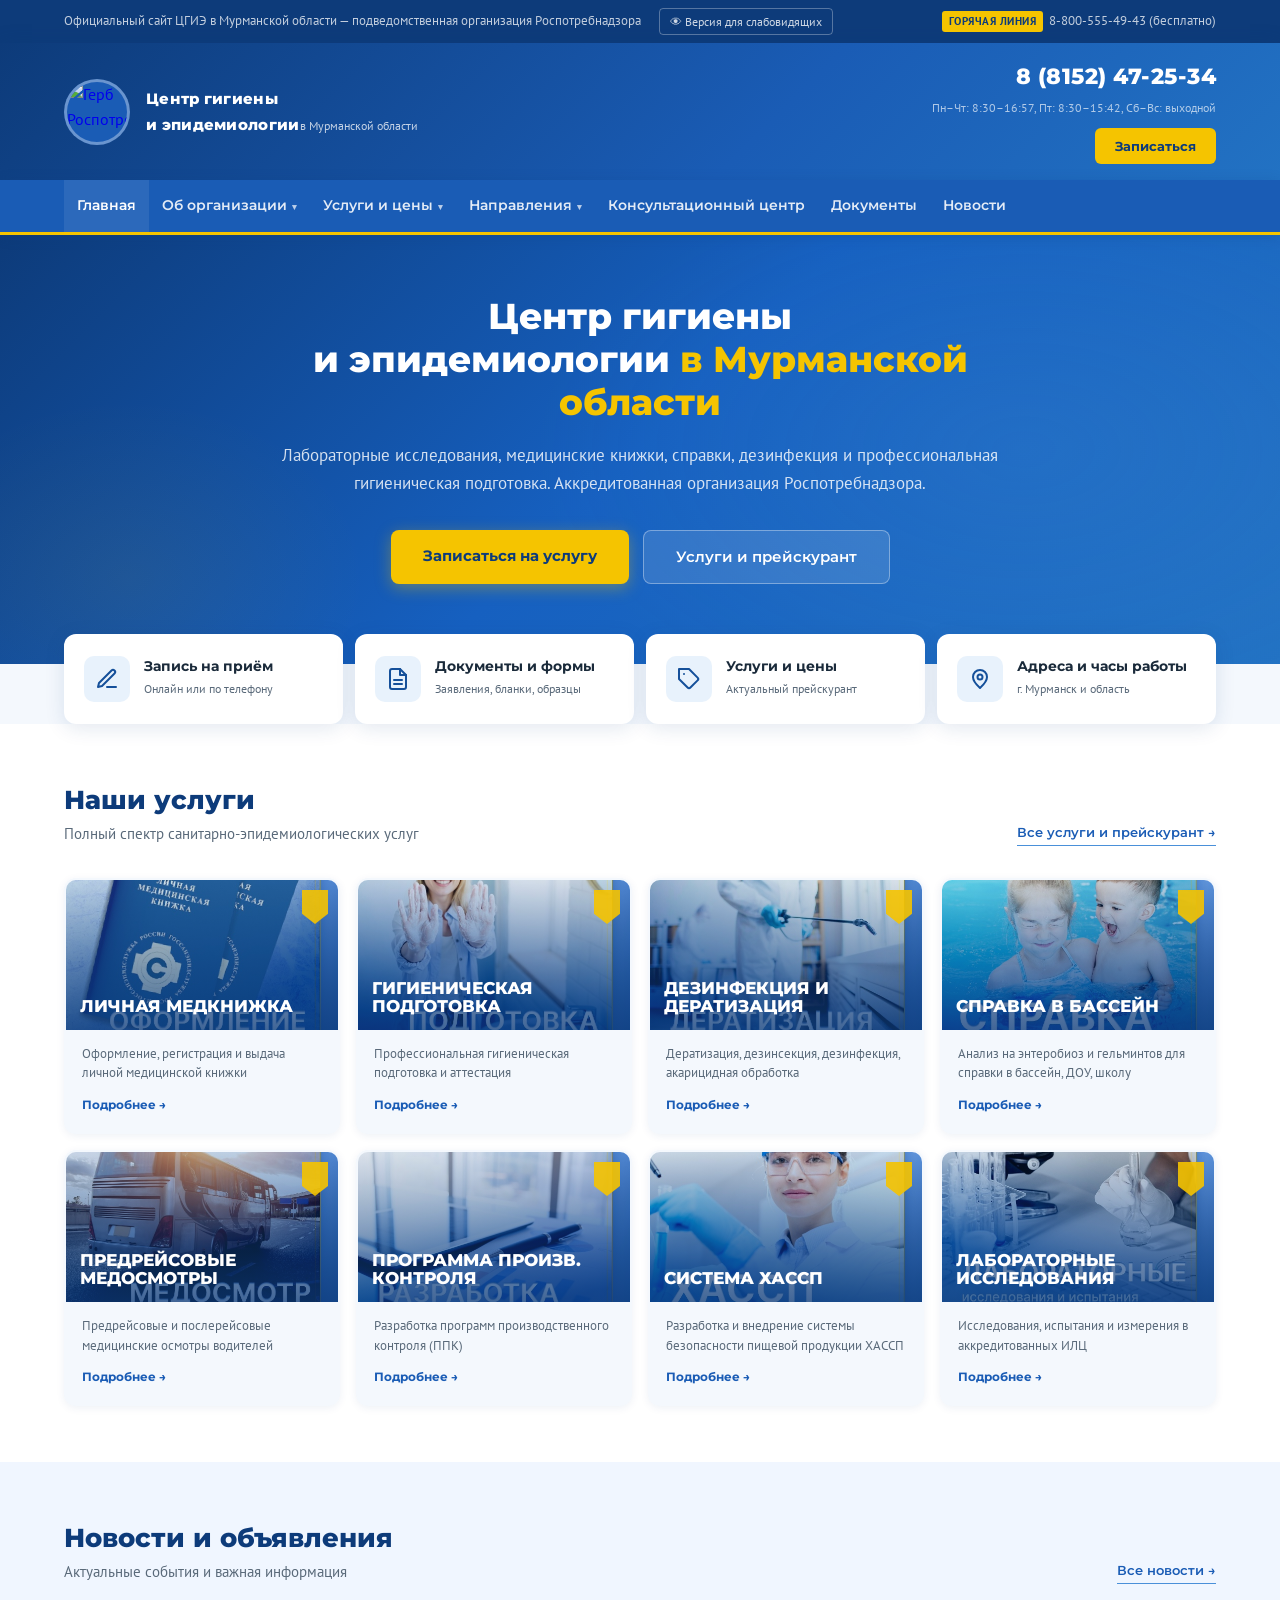
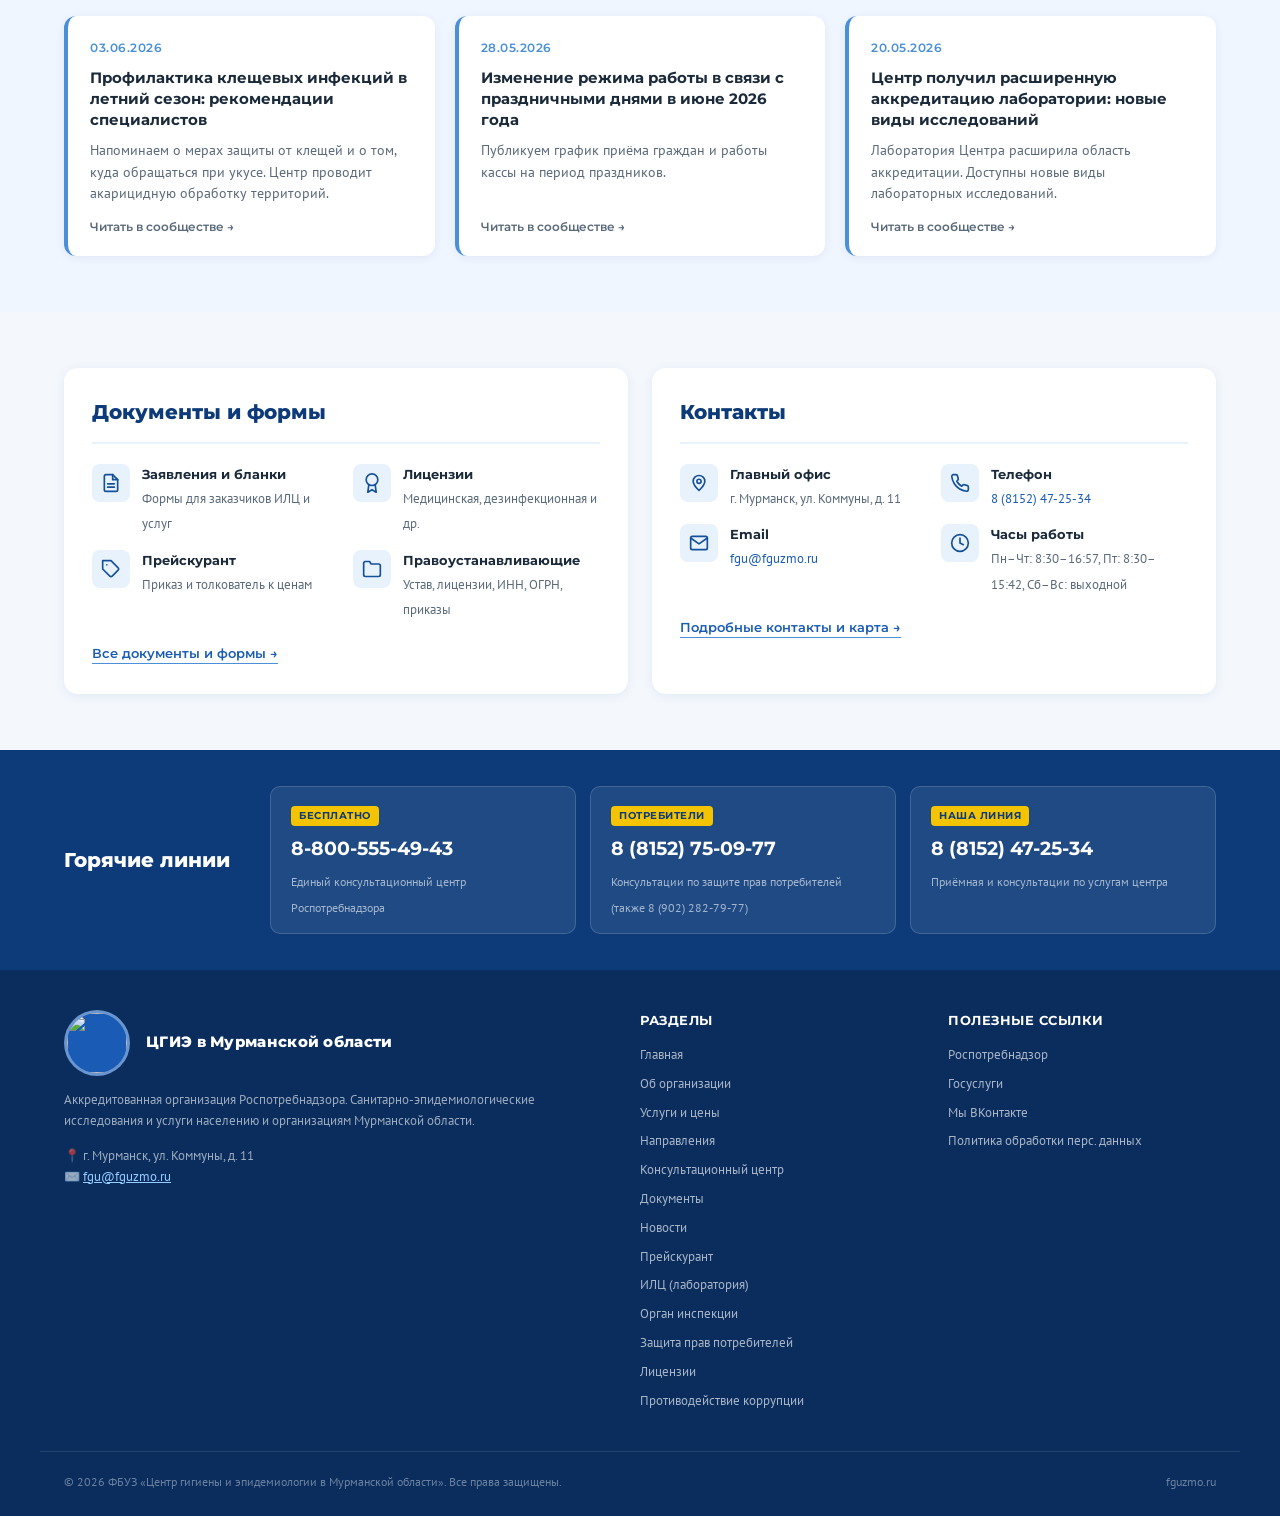
==== commit c9ac03a0: "2" ====
--- a/index.html
+++ b/index.html
@@ -28,10 +28,10 @@
 <!-- QUICK ACTIONS -->
 <div class="quick-actions">
   <div class="qa-grid">
-    <a class="qa-card" data-bind="vkUrl" target="_blank" rel="noopener"><span class="qa-icon">📝</span><span class="qa-text"><strong>Запись на приём</strong><span>Онлайн или по телефону</span></span></a>
-    <a class="qa-card" href="dokumenty.html"><span class="qa-icon">📄</span><span class="qa-text"><strong>Документы и формы</strong><span>Заявления, бланки, образцы</span></span></a>
-    <a class="qa-card" href="uslugi.html"><span class="qa-icon">💰</span><span class="qa-text"><strong>Услуги и цены</strong><span>Актуальный прейскурант</span></span></a>
-    <a class="qa-card" href="kontakty.html"><span class="qa-icon">📍</span><span class="qa-text"><strong>Адреса и часы работы</strong><span>г. Мурманск и область</span></span></a>
+    <a class="qa-card" data-bind="vkUrl" target="_blank" rel="noopener"><span class="qa-icon" data-ico="record"></span><span class="qa-text"><strong>Запись на приём</strong><span>Онлайн или по телефону</span></span></a>
+    <a class="qa-card" href="dokumenty.html"><span class="qa-icon" data-ico="file"></span><span class="qa-text"><strong>Документы и формы</strong><span>Заявления, бланки, образцы</span></span></a>
+    <a class="qa-card" href="uslugi.html"><span class="qa-icon" data-ico="tag"></span><span class="qa-text"><strong>Услуги и цены</strong><span>Актуальный прейскурант</span></span></a>
+    <a class="qa-card" href="kontakty.html"><span class="qa-icon" data-ico="pin"></span><span class="qa-text"><strong>Адреса и часы работы</strong><span>г. Мурманск и область</span></span></a>
   </div>
 </div>
 
@@ -62,22 +62,22 @@
   <div class="container">
     <div class="info-row">
       <div class="info-block reveal">
-        <h2>📄 Документы и формы</h2>
+        <h2>Документы и формы</h2>
         <div class="contacts-grid">
-          <a class="contact-item" href="dokumenty.html?q=%D0%B7%D0%B0%D1%8F%D0%B2%D0%BB%D0%B5%D0%BD%D0%B8%D0%B5"><span class="contact-icon">📋</span><div><strong>Заявления и бланки</strong><span>Формы для заказчиков ИЛЦ и услуг</span></div></a>
-          <a class="contact-item" href="dokumenty.html?cat=%D0%9B%D0%B8%D1%86%D0%B5%D0%BD%D0%B7%D0%B8%D0%B8"><span class="contact-icon">📜</span><div><strong>Лицензии</strong><span>Медицинская, дезинфекционная и др.</span></div></a>
-          <a class="contact-item" href="dokumenty.html?cat=%D0%A3%D1%81%D0%BB%D1%83%D0%B3%D0%B8+%D0%B8+%D1%86%D0%B5%D0%BD%D1%8B"><span class="contact-icon">💰</span><div><strong>Прейскурант</strong><span>Приказ и толкователь к ценам</span></div></a>
-          <a class="contact-item" href="dokumenty.html?cat=%D0%9F%D1%80%D0%B0%D0%B2%D0%BE%D1%83%D1%81%D1%82%D0%B0%D0%BD%D0%B0%D0%B2%D0%BB%D0%B8%D0%B2%D0%B0%D1%8E%D1%89%D0%B8%D0%B5+%D0%B4%D0%BE%D0%BA%D1%83%D0%BC%D0%B5%D0%BD%D1%82%D1%8B"><span class="contact-icon">📁</span><div><strong>Правоустанавливающие</strong><span>Устав, лицензии, ИНН, ОГРН, приказы</span></div></a>
+          <a class="contact-item" href="dokumenty.html?q=%D0%B7%D0%B0%D1%8F%D0%B2%D0%BB%D0%B5%D0%BD%D0%B8%D0%B5"><span class="contact-icon" data-ico="file"></span><div><strong>Заявления и бланки</strong><span>Формы для заказчиков ИЛЦ и услуг</span></div></a>
+          <a class="contact-item" href="dokumenty.html?cat=%D0%9B%D0%B8%D1%86%D0%B5%D0%BD%D0%B7%D0%B8%D0%B8"><span class="contact-icon" data-ico="award"></span><div><strong>Лицензии</strong><span>Медицинская, дезинфекционная и др.</span></div></a>
+          <a class="contact-item" href="dokumenty.html?cat=%D0%A3%D1%81%D0%BB%D1%83%D0%B3%D0%B8+%D0%B8+%D1%86%D0%B5%D0%BD%D1%8B"><span class="contact-icon" data-ico="tag"></span><div><strong>Прейскурант</strong><span>Приказ и толкователь к ценам</span></div></a>
+          <a class="contact-item" href="dokumenty.html?cat=%D0%9F%D1%80%D0%B0%D0%B2%D0%BE%D1%83%D1%81%D1%82%D0%B0%D0%BD%D0%B0%D0%B2%D0%BB%D0%B8%D0%B2%D0%B0%D1%8E%D1%89%D0%B8%D0%B5+%D0%B4%D0%BE%D0%BA%D1%83%D0%BC%D0%B5%D0%BD%D1%82%D1%8B"><span class="contact-icon" data-ico="folder"></span><div><strong>Правоустанавливающие</strong><span>Устав, лицензии, ИНН, ОГРН, приказы</span></div></a>
         </div>
         <p style="margin-top:18px"><a class="link-more" href="dokumenty.html">Все документы и формы →</a></p>
       </div>
       <div class="info-block reveal">
-        <h2>📍 Контакты</h2>
+        <h2>Контакты</h2>
         <div class="contacts-grid">
-          <div class="contact-item"><span class="contact-icon">📍</span><div><strong>Главный офис</strong><span data-bind="address"></span></div></div>
-          <div class="contact-item"><span class="contact-icon">📞</span><div><strong>Телефон</strong><a data-bind="phone"></a></div></div>
-          <div class="contact-item"><span class="contact-icon">✉️</span><div><strong>Email</strong><a data-bind="email"></a></div></div>
-          <div class="contact-item"><span class="contact-icon">🕒</span><div><strong>Часы работы</strong><span data-bind="hours"></span></div></div>
+          <div class="contact-item"><span class="contact-icon" data-ico="pin"></span><div><strong>Главный офис</strong><span data-bind="address"></span></div></div>
+          <div class="contact-item"><span class="contact-icon" data-ico="phone"></span><div><strong>Телефон</strong><a data-bind="phone"></a></div></div>
+          <div class="contact-item"><span class="contact-icon" data-ico="mail"></span><div><strong>Email</strong><a data-bind="email"></a></div></div>
+          <div class="contact-item"><span class="contact-icon" data-ico="clock"></span><div><strong>Часы работы</strong><span data-bind="hours"></span></div></div>
         </div>
         <p style="margin-top:18px"><a class="link-more" href="kontakty.html">Подробные контакты и карта →</a></p>
       </div>
--- a/assets/styles.css
+++ b/assets/styles.css
@@ -179,10 +179,12 @@
   background: var(--white); border-radius: 12px; padding: 20px 18px; text-decoration: none;
   display: flex; align-items: center; gap: 14px; box-shadow: 0 4px 20px rgba(13,59,122,0.12);
   border: 2px solid transparent; transition: border-color .2s, transform .2s, box-shadow .2s;
-}
+  min-width: 0;
+}
+.qa-text { min-width: 0; overflow-wrap: break-word; }
 .qa-card:hover { border-color: var(--blue-light); transform: translateY(-3px); box-shadow: 0 8px 30px rgba(13,59,122,0.18); }
 .qa-icon { width: 46px; height: 46px; border-radius: 10px; background: var(--blue-pale); display: flex; align-items: center; justify-content: center; flex-shrink: 0; font-size: 22px; transition: background .2s; }
-.qa-card:hover .qa-icon { background: var(--blue-mid); }
+.qa-card:hover .qa-icon { background-color: #dceaf9; }
 .qa-text strong { display: block; font-family: 'Montserrat', sans-serif; font-weight: 700; font-size: 13.5px; color: var(--text); line-height: 1.3; }
 .qa-text span { font-size: 12px; color: var(--text-muted); }
 
@@ -266,7 +268,7 @@
 .doc-list li:last-child { border-bottom: none; }
 .doc-row { display: flex; align-items: center; gap: 14px; padding: 16px 22px; text-decoration: none; color: var(--text); transition: background .15s; cursor: pointer; }
 .doc-row:hover { background: var(--blue-pale); color: var(--blue-dark); }
-.doc-title { flex: 1; font-size: 15px; line-height: 1.4; }
+.doc-title { flex: 1; min-width: 0; overflow-wrap: break-word; font-size: 15px; line-height: 1.4; }
 .doc-row:hover .doc-dl { text-decoration: underline; }
 .doc-icon { width: 40px; height: 40px; background: var(--blue-pale); border-radius: 8px; display: flex; align-items: center; justify-content: center; flex-shrink: 0; color: var(--blue-mid); font-size: 12px; font-weight: 700; font-family: 'Montserrat', sans-serif; }
 .doc-dl { font-size: 12px; color: var(--blue-mid); font-family: 'Montserrat', sans-serif; font-weight: 700; white-space: nowrap; }
@@ -280,17 +282,26 @@
 a.contact-item { border-radius: 10px; padding: 8px; margin: -8px; transition: background .15s; cursor: pointer; }
 a.contact-item:hover { background: var(--blue-pale); }
 .contact-icon { width: 38px; height: 38px; background: var(--blue-pale); border-radius: 8px; display: flex; align-items: center; justify-content: center; flex-shrink: 0; font-size: 18px; }
-/* строгие линейные SVG-иконки вместо эмодзи (по атрибуту data-ico) */
-span.contact-icon[data-ico] { font-size: 0; background-repeat: no-repeat; background-position: center; background-size: 20px 20px; }
-span.contact-icon[data-ico="pin"]      { background-image: url('data:image/svg+xml;utf8,<svg xmlns="http://www.w3.org/2000/svg" viewBox="0 0 24 24" fill="none" stroke="rgb(21,80,154)" stroke-width="2" stroke-linecap="round" stroke-linejoin="round"><path d="M12 21s-7-6.4-7-11a7 7 0 0 1 14 0c0 4.6-7 11-7 11z"/><circle cx="12" cy="10" r="2.5"/></svg>'); }
-span.contact-icon[data-ico="phone"]    { background-image: url('data:image/svg+xml;utf8,<svg xmlns="http://www.w3.org/2000/svg" viewBox="0 0 24 24" fill="none" stroke="rgb(21,80,154)" stroke-width="2" stroke-linecap="round" stroke-linejoin="round"><path d="M22 16.92v3a2 2 0 0 1-2.18 2 19.79 19.79 0 0 1-8.63-3.07 19.5 19.5 0 0 1-6-6 19.79 19.79 0 0 1-3.07-8.67A2 2 0 0 1 4.11 2h3a2 2 0 0 1 2 1.72c.13.96.36 1.9.7 2.81a2 2 0 0 1-.45 2.11L8.09 9.91a16 16 0 0 0 6 6l1.27-1.27a2 2 0 0 1 2.11-.45c.91.34 1.85.57 2.81.7A2 2 0 0 1 22 16.92z"/></svg>'); }
-span.contact-icon[data-ico="mail"]     { background-image: url('data:image/svg+xml;utf8,<svg xmlns="http://www.w3.org/2000/svg" viewBox="0 0 24 24" fill="none" stroke="rgb(21,80,154)" stroke-width="2" stroke-linecap="round" stroke-linejoin="round"><rect x="2" y="4" width="20" height="16" rx="2"/><path d="m22 6-10 7L2 6"/></svg>'); }
-span.contact-icon[data-ico="chat"]     { background-image: url('data:image/svg+xml;utf8,<svg xmlns="http://www.w3.org/2000/svg" viewBox="0 0 24 24" fill="none" stroke="rgb(21,80,154)" stroke-width="2" stroke-linecap="round" stroke-linejoin="round"><path d="M21 11.5a8.38 8.38 0 0 1-.9 3.8 8.5 8.5 0 0 1-7.6 4.7 8.38 8.38 0 0 1-3.8-.9L3 21l1.9-5.7a8.38 8.38 0 0 1-.9-3.8 8.5 8.5 0 0 1 4.7-7.6 8.38 8.38 0 0 1 3.8-.9h.5a8.48 8.48 0 0 1 8 8v.5z"/></svg>'); }
-span.contact-icon[data-ico="globe"]    { background-image: url('data:image/svg+xml;utf8,<svg xmlns="http://www.w3.org/2000/svg" viewBox="0 0 24 24" fill="none" stroke="rgb(21,80,154)" stroke-width="2" stroke-linecap="round" stroke-linejoin="round"><circle cx="12" cy="12" r="10"/><path d="M2 12h20"/><path d="M12 2a15.3 15.3 0 0 1 4 10 15.3 15.3 0 0 1-4 10 15.3 15.3 0 0 1-4-10 15.3 15.3 0 0 1 4-10z"/></svg>'); }
-span.contact-icon[data-ico="clock"]    { background-image: url('data:image/svg+xml;utf8,<svg xmlns="http://www.w3.org/2000/svg" viewBox="0 0 24 24" fill="none" stroke="rgb(21,80,154)" stroke-width="2" stroke-linecap="round" stroke-linejoin="round"><circle cx="12" cy="12" r="10"/><path d="M12 6v6l4 2"/></svg>'); }
-span.contact-icon[data-ico="cup"]      { background-image: url('data:image/svg+xml;utf8,<svg xmlns="http://www.w3.org/2000/svg" viewBox="0 0 24 24" fill="none" stroke="rgb(21,80,154)" stroke-width="2" stroke-linecap="round" stroke-linejoin="round"><path d="M18 8h1a4 4 0 0 1 0 8h-1"/><path d="M2 8h16v9a4 4 0 0 1-4 4H6a4 4 0 0 1-4-4V8z"/><line x1="6" y1="2" x2="6" y2="4"/><line x1="10" y1="2" x2="10" y2="4"/><line x1="14" y1="2" x2="14" y2="4"/></svg>'); }
-span.contact-icon[data-ico="calendar"] { background-image: url('data:image/svg+xml;utf8,<svg xmlns="http://www.w3.org/2000/svg" viewBox="0 0 24 24" fill="none" stroke="rgb(21,80,154)" stroke-width="2" stroke-linecap="round" stroke-linejoin="round"><rect x="3" y="4" width="18" height="18" rx="2"/><line x1="16" y1="2" x2="16" y2="6"/><line x1="8" y1="2" x2="8" y2="6"/><line x1="3" y1="10" x2="21" y2="10"/></svg>'); }
-span.contact-icon[data-ico="fax"]      { background-image: url('data:image/svg+xml;utf8,<svg xmlns="http://www.w3.org/2000/svg" viewBox="0 0 24 24" fill="none" stroke="rgb(21,80,154)" stroke-width="2" stroke-linecap="round" stroke-linejoin="round"><path d="M6 9V2h12v7"/><path d="M6 18H4a2 2 0 0 1-2-2v-5a2 2 0 0 1 2-2h16a2 2 0 0 1 2 2v5a2 2 0 0 1-2 2h-2"/><rect x="6" y="14" width="12" height="8"/></svg>'); }
+/* строгие линейные SVG-иконки вместо эмодзи (по атрибуту data-ico).
+   Значение хранится в переменной --ico, чтобы переиспользовать на .contact-icon/.qa-icon/.doc-icon */
+[data-ico="pin"]      { --ico: url('data:image/svg+xml;utf8,<svg xmlns="http://www.w3.org/2000/svg" viewBox="0 0 24 24" fill="none" stroke="rgb(21,80,154)" stroke-width="2" stroke-linecap="round" stroke-linejoin="round"><path d="M12 21s-7-6.4-7-11a7 7 0 0 1 14 0c0 4.6-7 11-7 11z"/><circle cx="12" cy="10" r="2.5"/></svg>'); }
+[data-ico="phone"]    { --ico: url('data:image/svg+xml;utf8,<svg xmlns="http://www.w3.org/2000/svg" viewBox="0 0 24 24" fill="none" stroke="rgb(21,80,154)" stroke-width="2" stroke-linecap="round" stroke-linejoin="round"><path d="M22 16.92v3a2 2 0 0 1-2.18 2 19.79 19.79 0 0 1-8.63-3.07 19.5 19.5 0 0 1-6-6 19.79 19.79 0 0 1-3.07-8.67A2 2 0 0 1 4.11 2h3a2 2 0 0 1 2 1.72c.13.96.36 1.9.7 2.81a2 2 0 0 1-.45 2.11L8.09 9.91a16 16 0 0 0 6 6l1.27-1.27a2 2 0 0 1 2.11-.45c.91.34 1.85.57 2.81.7A2 2 0 0 1 22 16.92z"/></svg>'); }
+[data-ico="mail"]     { --ico: url('data:image/svg+xml;utf8,<svg xmlns="http://www.w3.org/2000/svg" viewBox="0 0 24 24" fill="none" stroke="rgb(21,80,154)" stroke-width="2" stroke-linecap="round" stroke-linejoin="round"><rect x="2" y="4" width="20" height="16" rx="2"/><path d="m22 6-10 7L2 6"/></svg>'); }
+[data-ico="chat"]     { --ico: url('data:image/svg+xml;utf8,<svg xmlns="http://www.w3.org/2000/svg" viewBox="0 0 24 24" fill="none" stroke="rgb(21,80,154)" stroke-width="2" stroke-linecap="round" stroke-linejoin="round"><path d="M21 11.5a8.38 8.38 0 0 1-.9 3.8 8.5 8.5 0 0 1-7.6 4.7 8.38 8.38 0 0 1-3.8-.9L3 21l1.9-5.7a8.38 8.38 0 0 1-.9-3.8 8.5 8.5 0 0 1 4.7-7.6 8.38 8.38 0 0 1 3.8-.9h.5a8.48 8.48 0 0 1 8 8v.5z"/></svg>'); }
+[data-ico="globe"]    { --ico: url('data:image/svg+xml;utf8,<svg xmlns="http://www.w3.org/2000/svg" viewBox="0 0 24 24" fill="none" stroke="rgb(21,80,154)" stroke-width="2" stroke-linecap="round" stroke-linejoin="round"><circle cx="12" cy="12" r="10"/><path d="M2 12h20"/><path d="M12 2a15.3 15.3 0 0 1 4 10 15.3 15.3 0 0 1-4 10 15.3 15.3 0 0 1-4-10 15.3 15.3 0 0 1 4-10z"/></svg>'); }
+[data-ico="clock"]    { --ico: url('data:image/svg+xml;utf8,<svg xmlns="http://www.w3.org/2000/svg" viewBox="0 0 24 24" fill="none" stroke="rgb(21,80,154)" stroke-width="2" stroke-linecap="round" stroke-linejoin="round"><circle cx="12" cy="12" r="10"/><path d="M12 6v6l4 2"/></svg>'); }
+[data-ico="cup"]      { --ico: url('data:image/svg+xml;utf8,<svg xmlns="http://www.w3.org/2000/svg" viewBox="0 0 24 24" fill="none" stroke="rgb(21,80,154)" stroke-width="2" stroke-linecap="round" stroke-linejoin="round"><path d="M18 8h1a4 4 0 0 1 0 8h-1"/><path d="M2 8h16v9a4 4 0 0 1-4 4H6a4 4 0 0 1-4-4V8z"/><line x1="6" y1="2" x2="6" y2="4"/><line x1="10" y1="2" x2="10" y2="4"/><line x1="14" y1="2" x2="14" y2="4"/></svg>'); }
+[data-ico="calendar"] { --ico: url('data:image/svg+xml;utf8,<svg xmlns="http://www.w3.org/2000/svg" viewBox="0 0 24 24" fill="none" stroke="rgb(21,80,154)" stroke-width="2" stroke-linecap="round" stroke-linejoin="round"><rect x="3" y="4" width="18" height="18" rx="2"/><line x1="16" y1="2" x2="16" y2="6"/><line x1="8" y1="2" x2="8" y2="6"/><line x1="3" y1="10" x2="21" y2="10"/></svg>'); }
+[data-ico="fax"]      { --ico: url('data:image/svg+xml;utf8,<svg xmlns="http://www.w3.org/2000/svg" viewBox="0 0 24 24" fill="none" stroke="rgb(21,80,154)" stroke-width="2" stroke-linecap="round" stroke-linejoin="round"><path d="M6 9V2h12v7"/><path d="M6 18H4a2 2 0 0 1-2-2v-5a2 2 0 0 1 2-2h16a2 2 0 0 1 2 2v5a2 2 0 0 1-2 2h-2"/><rect x="6" y="14" width="12" height="8"/></svg>'); }
+[data-ico="record"]   { --ico: url('data:image/svg+xml;utf8,<svg xmlns="http://www.w3.org/2000/svg" viewBox="0 0 24 24" fill="none" stroke="rgb(21,80,154)" stroke-width="2" stroke-linecap="round" stroke-linejoin="round"><path d="M12 20h9"/><path d="M16.5 3.5a2.12 2.12 0 0 1 3 3L7 19l-4 1 1-4 12.5-12.5z"/></svg>'); }
+[data-ico="file"]     { --ico: url('data:image/svg+xml;utf8,<svg xmlns="http://www.w3.org/2000/svg" viewBox="0 0 24 24" fill="none" stroke="rgb(21,80,154)" stroke-width="2" stroke-linecap="round" stroke-linejoin="round"><path d="M14 2H6a2 2 0 0 0-2 2v16a2 2 0 0 0 2 2h12a2 2 0 0 0 2-2V8z"/><polyline points="14 2 14 8 20 8"/><line x1="8" y1="13" x2="16" y2="13"/><line x1="8" y1="17" x2="16" y2="17"/></svg>'); }
+[data-ico="tag"]      { --ico: url('data:image/svg+xml;utf8,<svg xmlns="http://www.w3.org/2000/svg" viewBox="0 0 24 24" fill="none" stroke="rgb(21,80,154)" stroke-width="2" stroke-linecap="round" stroke-linejoin="round"><path d="M20.59 13.41l-7.17 7.17a2 2 0 0 1-2.83 0L2 12V2h10l8.59 8.59a2 2 0 0 1 0 2.82z"/><line x1="7" y1="7" x2="7.01" y2="7"/></svg>'); }
+[data-ico="folder"]   { --ico: url('data:image/svg+xml;utf8,<svg xmlns="http://www.w3.org/2000/svg" viewBox="0 0 24 24" fill="none" stroke="rgb(21,80,154)" stroke-width="2" stroke-linecap="round" stroke-linejoin="round"><path d="M22 19a2 2 0 0 1-2 2H4a2 2 0 0 1-2-2V5a2 2 0 0 1 2-2h5l2 3h9a2 2 0 0 1 2 2z"/></svg>'); }
+[data-ico="award"]    { --ico: url('data:image/svg+xml;utf8,<svg xmlns="http://www.w3.org/2000/svg" viewBox="0 0 24 24" fill="none" stroke="rgb(21,80,154)" stroke-width="2" stroke-linecap="round" stroke-linejoin="round"><circle cx="12" cy="8" r="7"/><polyline points="8.21 13.89 7 23 12 20 17 23 15.79 13.88"/></svg>'); }
+[data-ico="link"]     { --ico: url('data:image/svg+xml;utf8,<svg xmlns="http://www.w3.org/2000/svg" viewBox="0 0 24 24" fill="none" stroke="rgb(21,80,154)" stroke-width="2" stroke-linecap="round" stroke-linejoin="round"><path d="M10 13a5 5 0 0 0 7.54.54l3-3a5 5 0 0 0-7.07-7.07l-1.72 1.71"/><path d="M14 11a5 5 0 0 0-7.54-.54l-3 3a5 5 0 0 0 7.07 7.07l1.71-1.71"/></svg>'); }
+span.contact-icon[data-ico], span.qa-icon[data-ico], span.doc-icon[data-ico] { font-size: 0; color: transparent; background-image: var(--ico); background-repeat: no-repeat; background-position: center; }
+span.contact-icon[data-ico], span.doc-icon[data-ico] { background-size: 20px 20px; }
+span.qa-icon[data-ico] { background-size: 24px 24px; }
 .contact-item strong { display: block; font-size: 13px; font-weight: 700; color: var(--text); font-family: 'Montserrat', sans-serif; }
 .contact-item span, .contact-item a { font-size: 13px; color: var(--text-muted); }
 .contact-item a { color: var(--blue-mid); text-decoration: none; }
@@ -365,8 +376,8 @@
 
 /* ─── RESPONSIVE ─── */
 @media (max-width: 960px) {
-  .qa-grid { grid-template-columns: repeat(2, 1fr); }
-  .services-grid { grid-template-columns: repeat(2, 1fr); }
+  .qa-grid { grid-template-columns: repeat(2, minmax(0, 1fr)); }
+  .services-grid { grid-template-columns: repeat(2, minmax(0, 1fr)); }
   .news-grid { grid-template-columns: 1fr; }
   .info-row { grid-template-columns: 1fr; }
   .footer-inner { grid-template-columns: 1fr; gap: 24px; }
@@ -398,7 +409,7 @@
   .nav-drop2 a { padding-left: 56px; }
 }
 @media (max-width: 600px) {
-  .qa-grid { grid-template-columns: 1fr 1fr; }
+  .qa-grid { grid-template-columns: 1fr; }
   .services-grid { grid-template-columns: 1fr; }
   .header-contacts { display: none; }
   .contacts-grid { grid-template-columns: 1fr; }
@@ -406,7 +417,17 @@
   .hotlines-inner { flex-direction: column; align-items: flex-start; gap: 20px; }
   .page-head h1 { font-size: 23px; }
   .price-row { flex-direction: column; gap: 2px; }
-}
+  /* документы: дать заголовку больше места (строка целиком кликабельна) */
+  .doc-row { padding: 14px 16px; gap: 10px; }
+  .doc-dl { display: none; }
+  .doc-icon { width: 34px; height: 34px; }
+}
+/* защита от горизонтальной прокрутки на мобильном: переносим длинные слова */
+h1, h2, h3, h4, .section-title, .doc-title, .ilc-card-h,
+.lead-body strong, .branch-card strong, .contact-item strong,
+.contact-item span, .contact-item a, .struct-role, .struct-place,
+.ws-list li, .pk-name { overflow-wrap: break-word; hyphens: auto; }
+.struct-left, .contact-item > div { min-width: 0; }
 
 /* ─── ОБ ОРГАНИЗАЦИИ ─── */
 .dir-list { list-style: none; display: grid; grid-template-columns: 1fr 1fr; gap: 10px 24px; }
